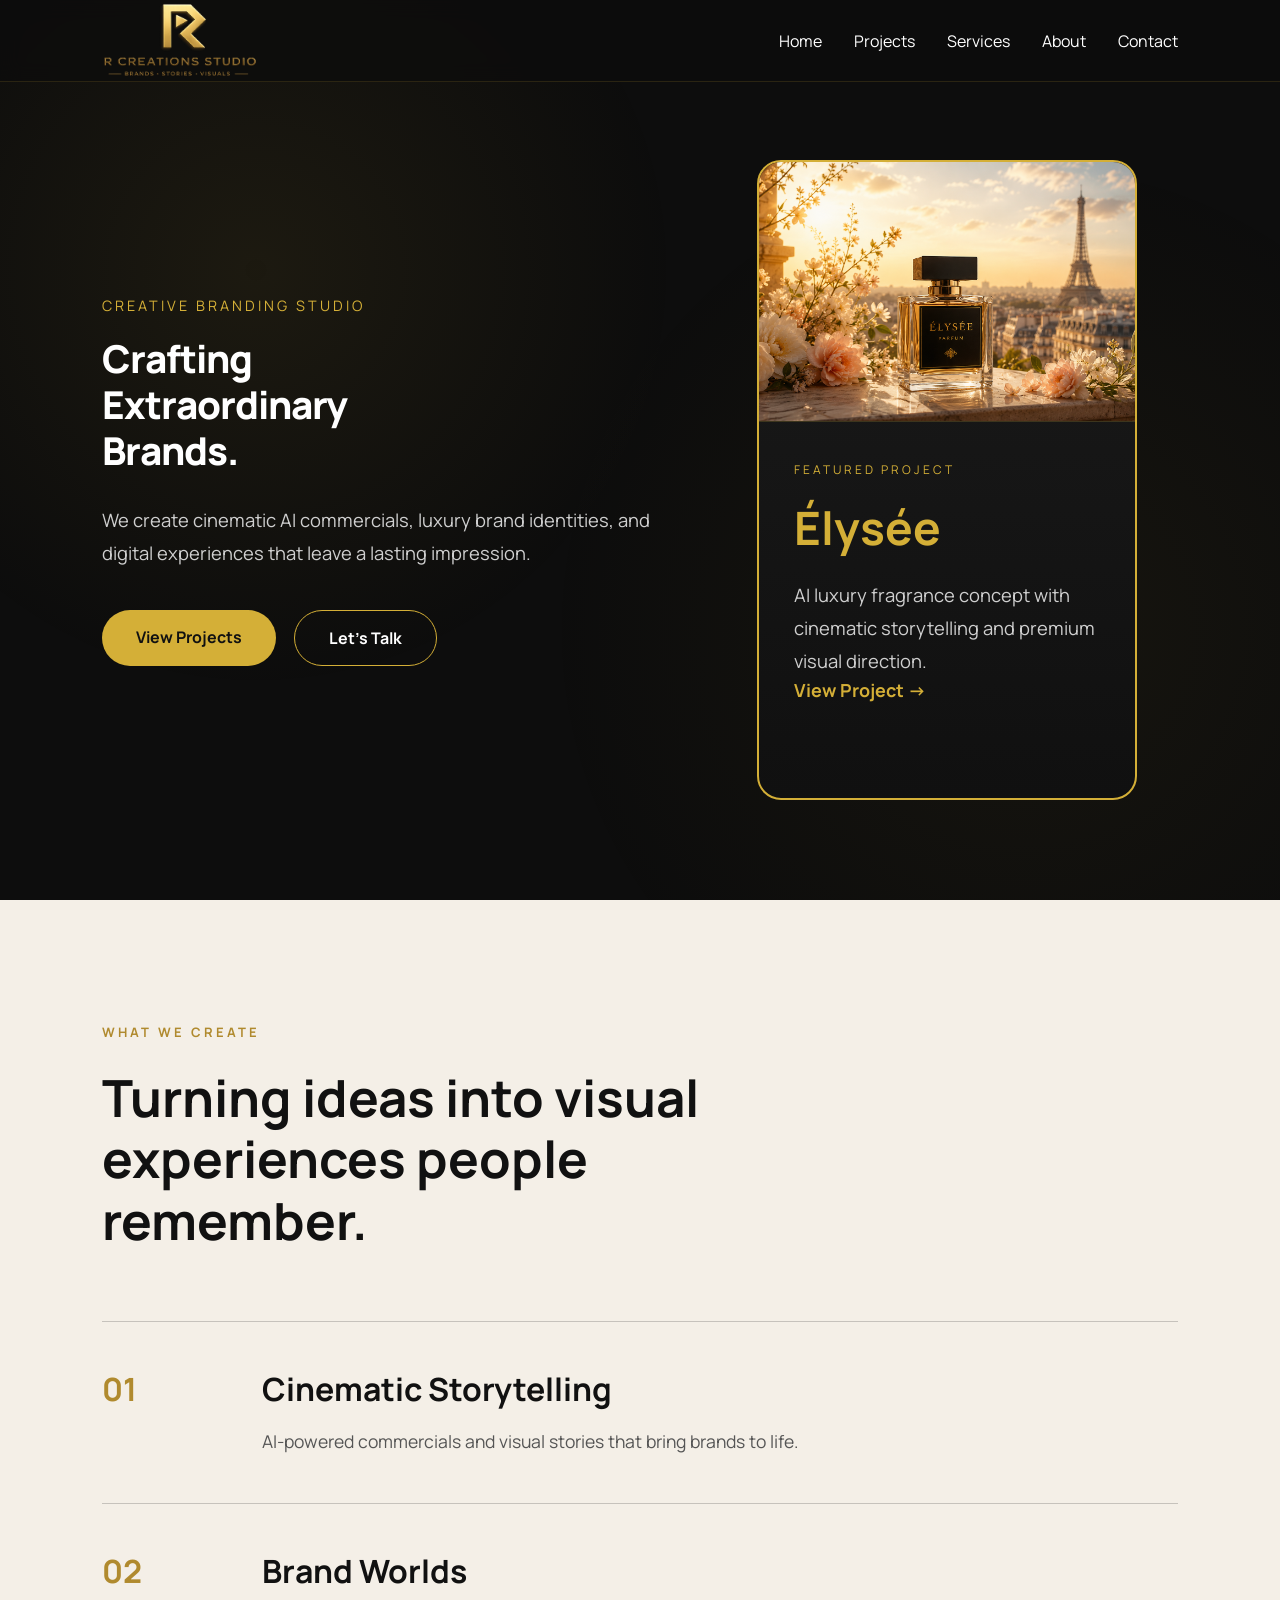
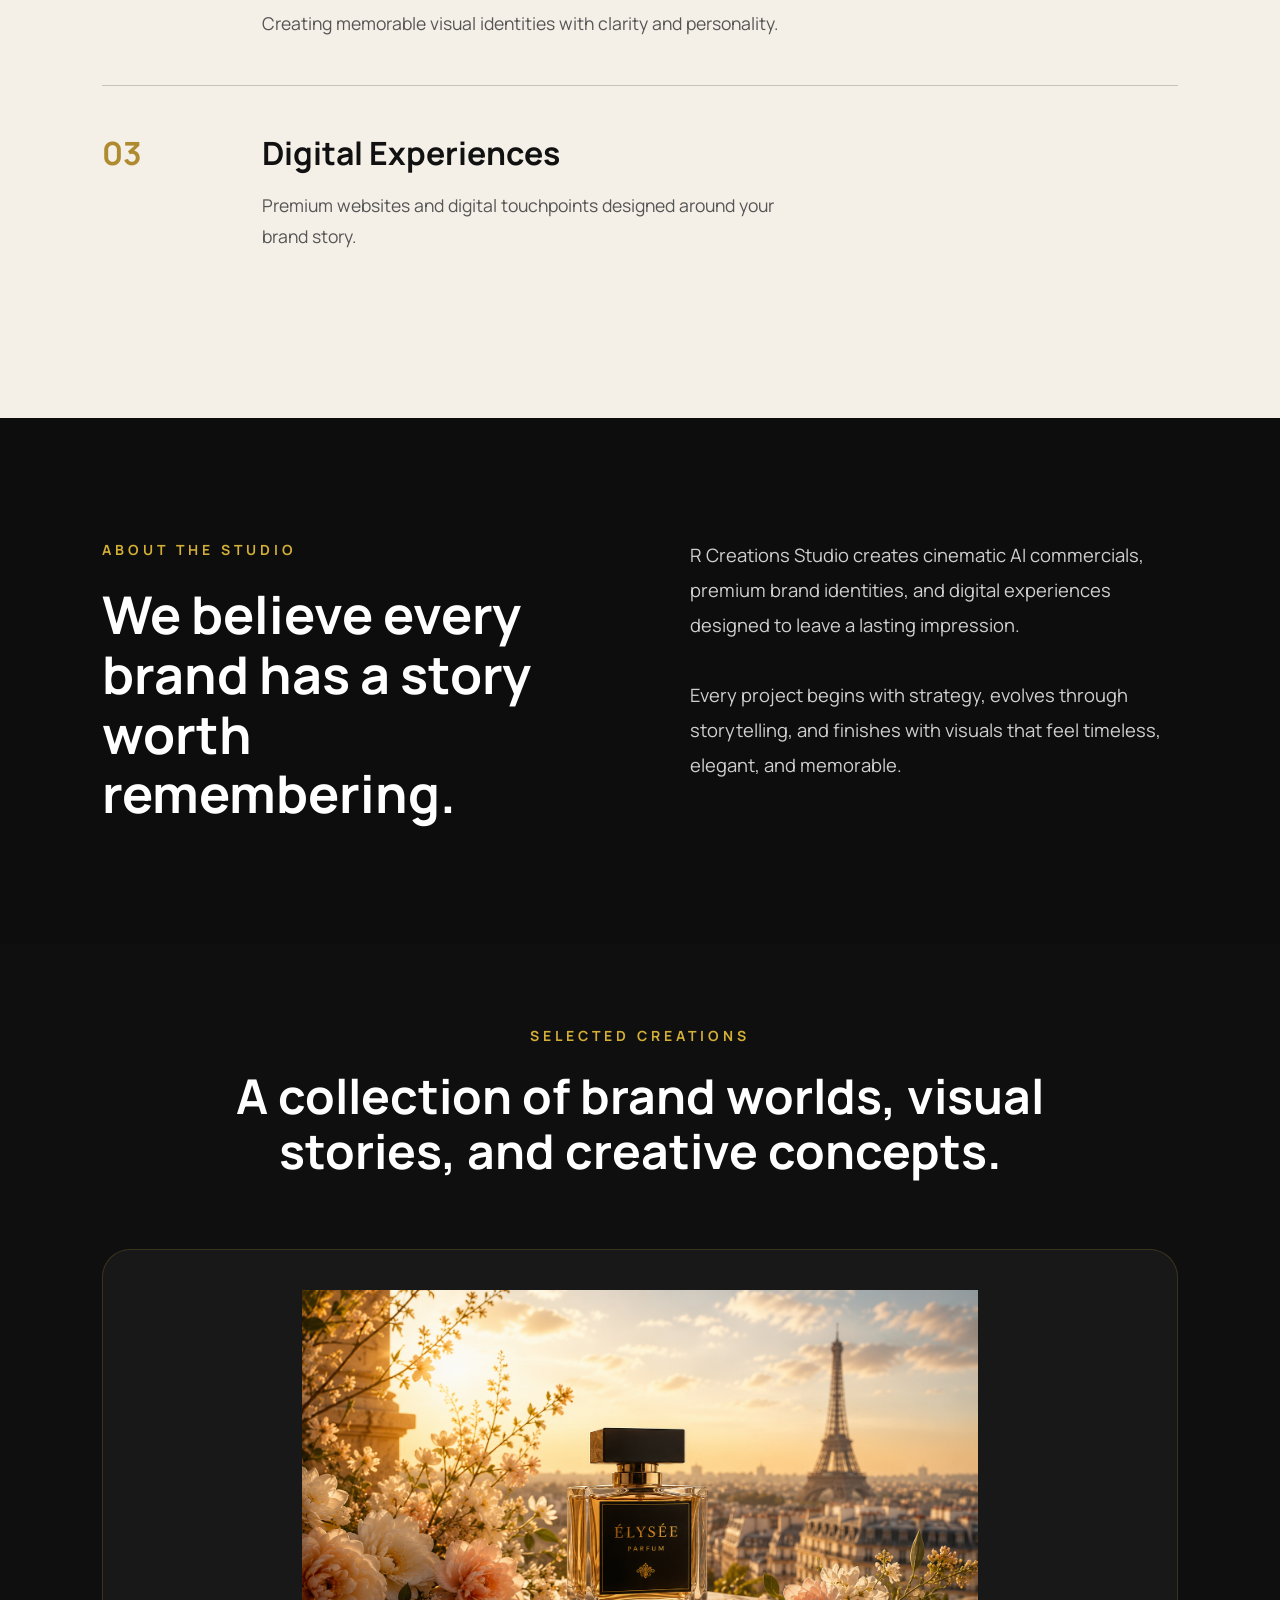
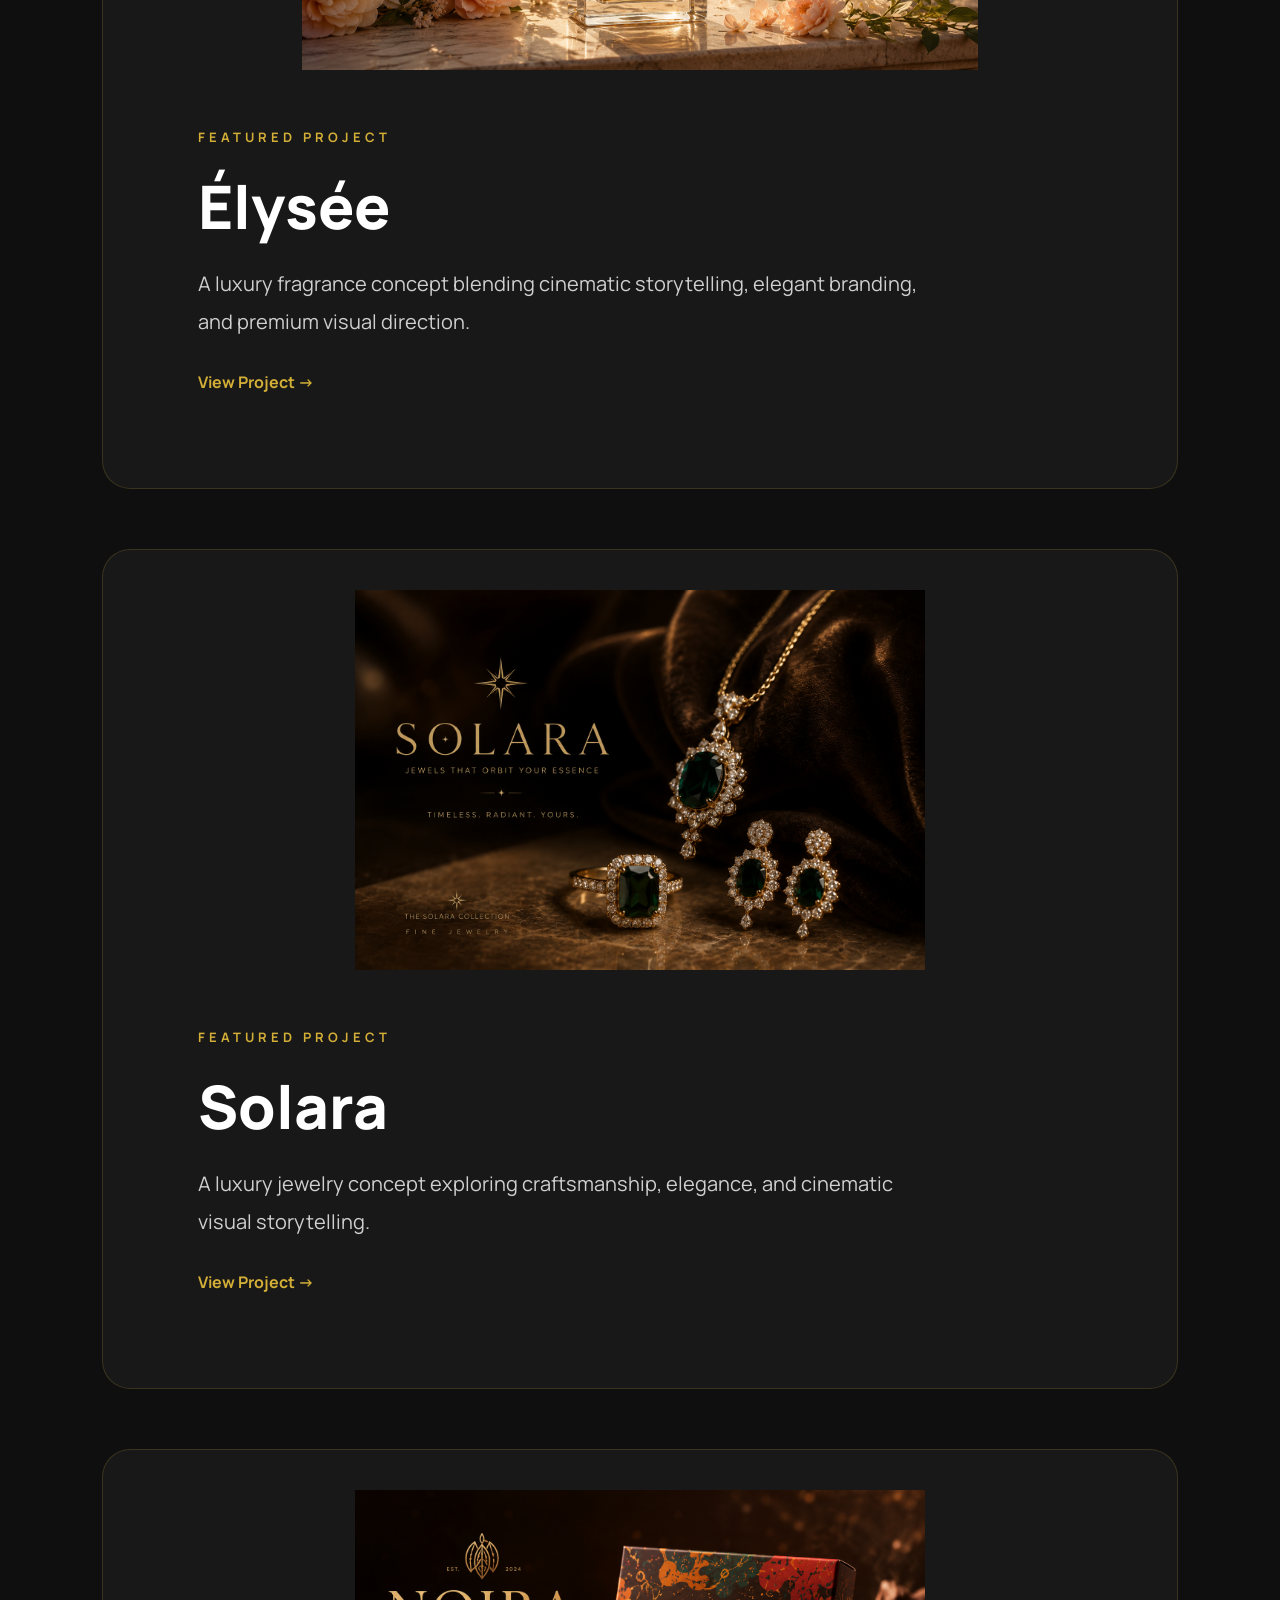
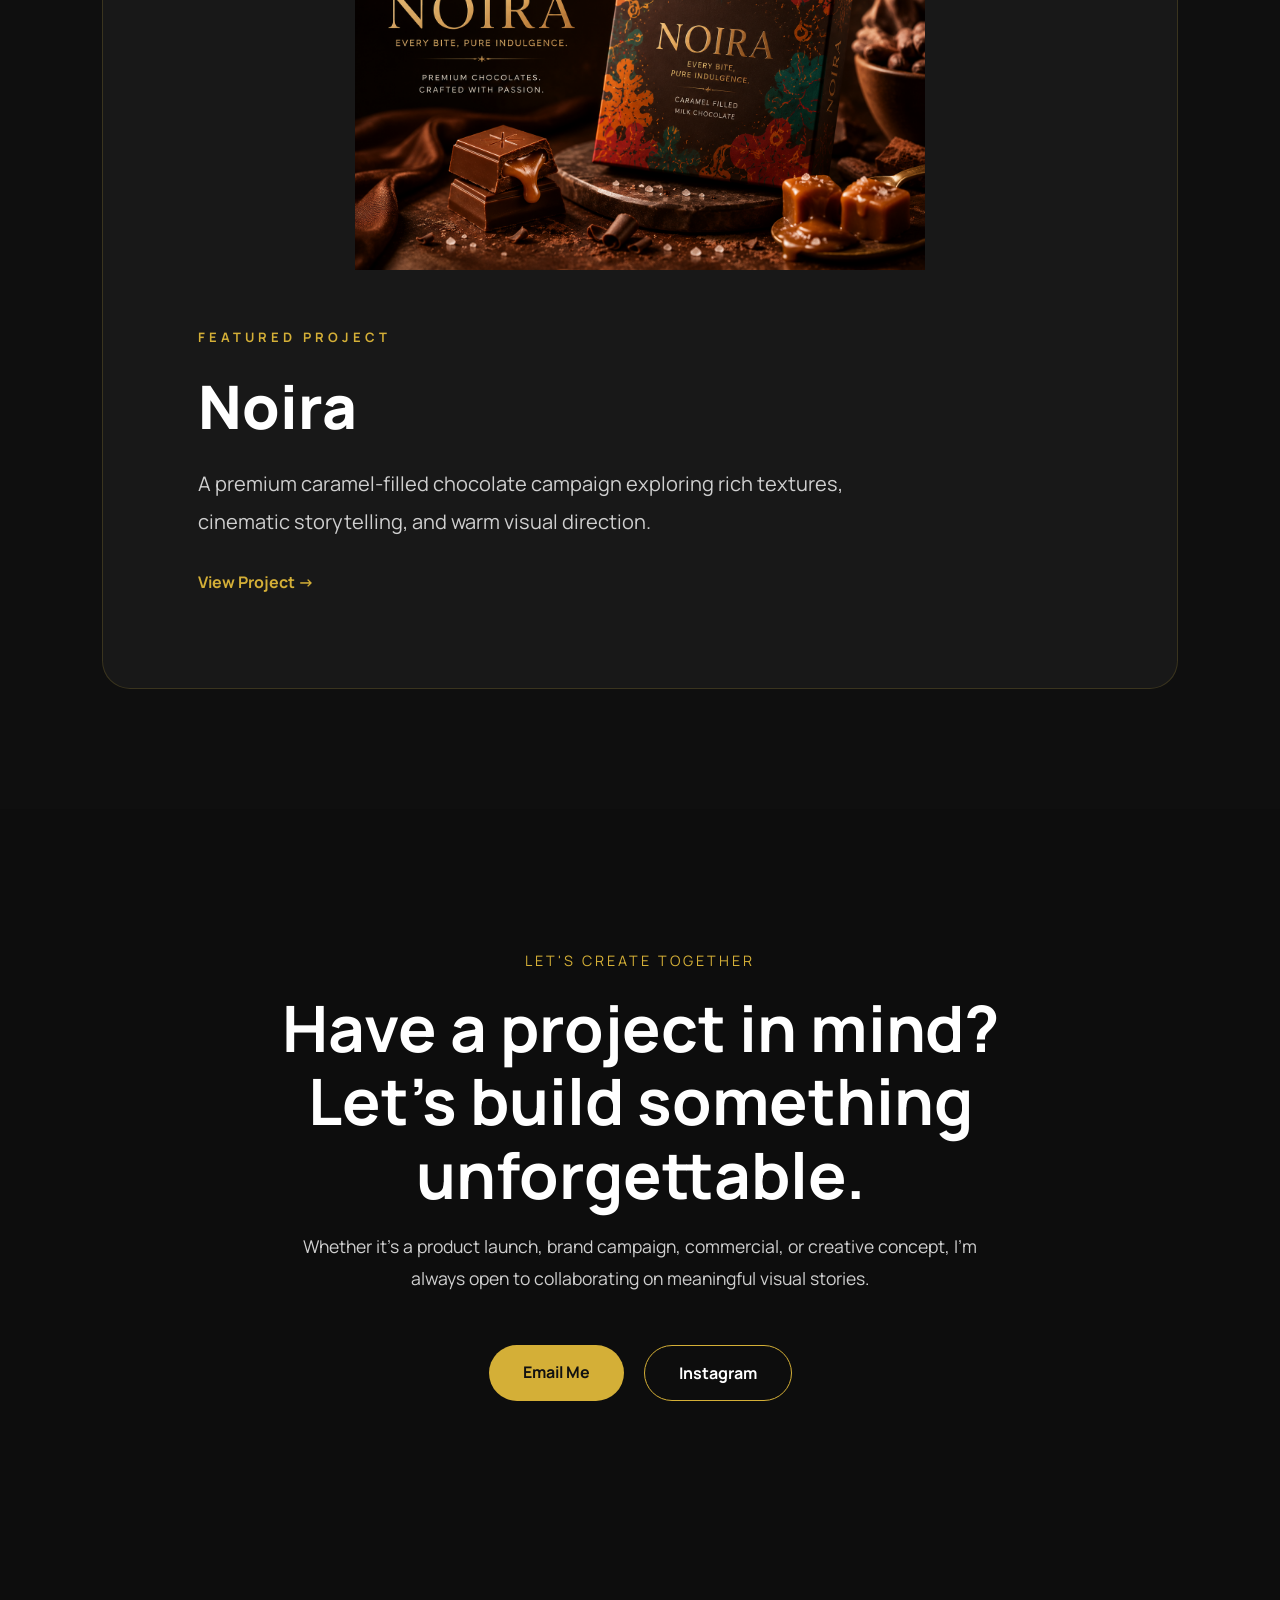
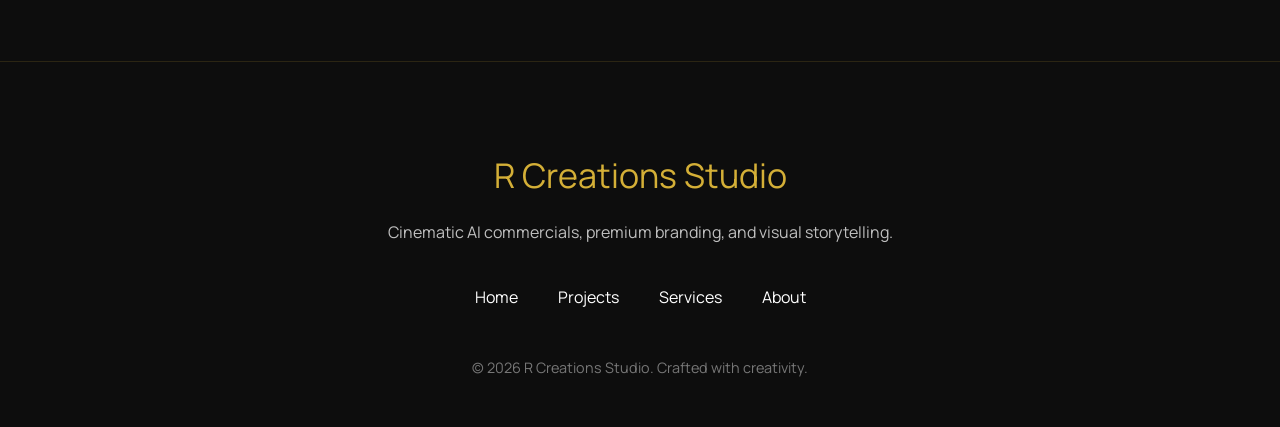
==== index.html @ d52baa9a "Initial website upload" ====
<!DOCTYPE html>
<html lang="en">

<head>
    <meta charset="UTF-8">
    <meta name="viewport" content="width=device-width, initial-scale=1.0">

    <title>R Creations Studio | Cinematic AI Commercials & Brand Experiences</title>
    <meta name="description" content="R Creations Studio creates cinematic AI commercials, memorable brand identities, and immersive digital experiences designed to leave a lasting impression.">

<meta name="author" content="R Creations Studio">

<meta name="robots" content="index, follow">

    <link rel="preconnect" href="https://fonts.googleapis.com">
    <link rel="preconnect" href="https://fonts.gstatic.com" crossorigin>

    <link href="https://fonts.googleapis.com/css2?family=Manrope:wght@300;400;500;600;700;800&display=swap" rel="stylesheet">

    <link rel="stylesheet" href="css/style.css">
</head>

<body>

    <!-- ========= NAVBAR ========= -->

    <header class="navbar">

        <div class="logo">
    <a href="index.html">
        <img src="images/logo/logo.png" alt="R Creations Studio">
    </a>
</div>
        <button class="menu-toggle" style="display: none;">
    ☰
</button>

        <nav>

            <ul class="nav-links">

                <li><a href="#home">Home</a></li>
<li><a href="#projects">Projects</a></li>
<li><a href="#services">Services</a></li>
<li><a href="#about">About</a></li>
<li><a href="#contact">Contact</a></li>

            </ul>

        </nav>

    </header>

    <!-- ========= HERO ========= -->

    <section id="home" class="hero">

        <div class="hero-text">

            <span class="small-title">
                Creative Branding Studio
            </span>

            <h1>
    Crafting<br>
    Extraordinary<br>
    Brands.
</h1>

            <p>

                We create cinematic AI commercials,
luxury brand identities, and digital
experiences that leave a lasting impression.

            </p>

            <div class="buttons">

                <a href="#projects" class="btn-primary">
                    View Projects
                </a>

                <a href="#contact" class="btn-secondary">
                    Let's Talk
                </a>

            </div>

        </div>

        <div class="hero-image">

    <div class="image-box">

    <div class="project-preview">

    <a id="featured-image-link" href="elysee.html">

        <img id="featured-image"
             src="images/elysee-paris.png"
             alt="Élysée">

    </a>

</div>

<div class="project-content">

    <span class="project-tag">
        Featured Project
    </span>

    <h2 id="featured-title">Élysée</h2>

    <p id="featured-description">
        AI luxury fragrance concept with cinematic storytelling and premium visual direction.
    </p>

    <a id="featured-link" class="project-link" href="elysee.html">
    View Project →
</a>
</div>

</div>

    </section>
<!-- ========= WHAT WE CREATE ========= -->

<section id="services" class="services">

    <div class="services-header">

        <span>
            What We Create
        </span>

        <h2>
            Turning ideas into
            visual experiences
            people remember.
        </h2>

    </div>


    <div class="services-list">


        <div class="service-item">

            <div class="service-number">
                01
            </div>

            <div>
                <h3>
                    Cinematic Storytelling
                </h3>

                <p>
                    AI-powered commercials and visual stories
                    that bring brands to life.
                </p>
            </div>

        </div>



        <div class="service-item">

            <div class="service-number">
                02
            </div>

            <div>
                <h3>
                    Brand Worlds
                </h3>

                <p>
                    Creating memorable visual identities
                    with clarity and personality.
                </p>
            </div>

        </div>



        <div class="service-item">

            <div class="service-number">
                03
            </div>

            <div>
                <h3>
                    Digital Experiences
                </h3>

                <p>
                    Premium websites and digital touchpoints
                    designed around your brand story.
                </p>
            </div>

        </div>


    </div>

</section>
<!-- ========= ABOUT STUDIO ========= -->

<section id="about" class="about">

    <div class="about-left">

        <span class="small-title">
            About The Studio
        </span>

        <h2>
            We believe every brand
            has a story worth remembering.
        </h2>

    </div>

    <div class="about-right">

        <p>
            R Creations Studio creates cinematic AI commercials,
            premium brand identities, and digital experiences
            designed to leave a lasting impression.
        </p>

        <p>
            Every project begins with strategy, evolves through
            storytelling, and finishes with visuals that feel
            timeless, elegant, and memorable.
        </p>

    </div>

</section>
<!-- ==========================================
     SELECTED CREATIONS
========================================== -->

<section id="projects" class="creations">
    <div class="creations-header">

        <span class="small-title">
            Selected Creations
        </span>

        <h2>
            A collection of brand worlds, visual stories, and creative concepts.
        </h2>

    </div>


    <div class="creation-showcase">


        <!-- ÉLYSÉE -->

        <a href="elysee.html" class="creation-card">

            <img
                src="images/elysee-paris.png"
                alt="Élysée"
            >

            <div class="creation-info">

                <span>Featured project</span>

                <h3>Élysée</h3>

                <p>
                    A luxury fragrance concept blending cinematic storytelling,
                    elegant branding, and premium visual direction.
                </p>

                <span class="creation-link">
                    View Project →
                </span>

            </div>

        </a>


        <!-- SOLARA -->

        <a href="solara.html" class="creation-card">

            <img
                src="images/solara/solara-aes.png"
                alt="Solara"
            >

            <div class="creation-info">

                <span>Featured project</span>

                <h3>Solara</h3>

                <p>
                    A luxury jewelry concept exploring craftsmanship,
                    elegance, and cinematic visual storytelling.
                </p>

                <span class="creation-link">
                    View Project →
                </span>

            </div>

        </a>


        <!-- NOIRA -->

        <a href="noira.html" class="creation-card">

            <img
                src="images/noira/noira-aes.png"
                alt="Noira"
            >

            <div class="creation-info">

                <span>Featured project</span>

                <h3>Noira</h3>

                <p>
                    A premium caramel-filled chocolate campaign exploring
                    rich textures, cinematic storytelling, and warm visual direction.
                </p>

                <span class="creation-link">
                    View Project →
                </span>

            </div>

        </a>


    </div>

</section>
<!-- ========= CONTACT ========= -->

<section id="contact" class="contact">

    <span class="small-title">
        Let's Create Together
    </span>

    <h2>
        Have a project in mind?
        Let's build something unforgettable.
    </h2>

    <p>
        Whether it's a product launch, brand campaign, commercial, or creative concept,
        I'm always open to collaborating on meaningful visual stories.
    </p>

    <div class="contact-buttons">

        <a href="https://mail.google.com/mail/?view=cm&fs=1&to=rimshaa.hussain@gmail.com"
   target="_blank"
   rel="noopener noreferrer"
   class="btn-primary">
    Email Me
</a>
        <a href="https://www.instagram.com/" target="_blank" class="btn-secondary">
            Instagram
        </a>

    </div>

</section>
<!-- ========= FOOTER ========= -->

<footer class="footer">

    <div class="footer-logo">
        R Creations Studio
    </div>

    <p>
        Cinematic AI commercials, premium branding, and visual storytelling.
    </p>

    <div class="footer-links">

        <a href="#home">Home</a>
        <a href="#projects">Projects</a>
        <a href="#services">Services</a>
        <a href="#about">About</a>

    </div>

    <div class="footer-bottom">

        © 2026 R Creations Studio.
        Crafted with creativity.

    </div>

</footer>

<!-- =========================================
     PAGE LOADER
========================================= -->

<div id="loader">

    <div class="loader-content">

    <img
        src="images/logo/logo.png"
        alt="R Creations Studio"
        class="loader-logo"
    >

    <p>Creating Timeless Experiences</p>

    <div class="loader-bar">
        <span></span>
    </div>

</div>


<script>

/* =========================================
   FEATURED PROJECT ROTATOR
========================================= */

const projects = [

{
title:"Élysée",
description:"AI luxury fragrance concept with cinematic storytelling and premium visual direction.",
image:"images/elysee-paris.png",
link:"elysee.html"
},

{
title:"Solara",
description:"Luxury jewelry concept crafted through cinematic storytelling and elegant visual direction.",
image:"images/solara/poster.png",
link:"solara.html"
},

{
title:"Noira",
description:"Premium caramel-filled chocolate campaign brought to life through cinematic storytelling and rich textures.",
image:"images/noira/poster.png",
link:"noira.html"
}

];

let current = 0;

const featuredImage = document.getElementById("featured-image");
const featuredImageLink = document.getElementById("featured-image-link");
const featuredTitle = document.getElementById("featured-title");
const featuredDescription = document.getElementById("featured-description");
const featuredLink = document.getElementById("featured-link");

function updateProject(){

    featuredImage.classList.add("fade-out");
    featuredTitle.classList.add("fade-out");
    featuredDescription.classList.add("fade-out");

    setTimeout(()=>{

        current = (current + 1) % projects.length;

        featuredImage.src = projects[current].image;
        featuredImage.alt = projects[current].title;

        featuredTitle.textContent = projects[current].title;
        featuredDescription.textContent = projects[current].description;
        featuredLink.href = projects[current].link;
        featuredImageLink.href = projects[current].link;

        featuredImage.classList.remove("fade-out");
        featuredTitle.classList.remove("fade-out");
        featuredDescription.classList.remove("fade-out");

    },600);

}

setInterval(updateProject,5000);


/* =========================================
   MOBILE NAVIGATION
========================================= */

const menuToggle = document.querySelector(".menu-toggle");
const navLinks = document.querySelector(".nav-links");

menuToggle.addEventListener("click", () => {
    navLinks.classList.toggle("active");
});

document.querySelectorAll(".nav-links a").forEach(link => {

    link.addEventListener("click", () => {

        navLinks.classList.remove("active");

    });

});


/* =========================================
   PAGE LOADER
========================================= */

window.addEventListener("load", () => {

    const loader = document.getElementById("loader");

    setTimeout(() => {

        loader.classList.add("hide");

    },1200);

});


/* =========================================
   SCROLL REVEAL ANIMATION
========================================= */

const reveals = document.querySelectorAll(".reveal");

function revealOnScroll(){

    reveals.forEach(section=>{

        const windowHeight = window.innerHeight;

        const sectionTop = section.getBoundingClientRect().top;

        if(sectionTop < windowHeight - 100){

            section.classList.add("active");

        }

    });

}

window.addEventListener("scroll", revealOnScroll);

revealOnScroll();


</script>

</body>

</html>
---- css/style.css ----
/* R Creations Studio - Version 1 */
html{
    scroll-behavior:smooth;
}
*{
  margin:0;
  padding:0;
  box-sizing:border-box;
}

html{scroll-behavior:smooth;}

body{
  font-family:'Manrope',sans-serif;
  background:#0d0d0d;
  color:#fff;
}

.navbar{
  position:fixed;
  top:0;
  left:0;
  width:100%;
  height:82px;

  display:flex;
  justify-content:space-between;
  align-items:center;

  padding:10px 8%;
  box-sizing:border-box;

  background:rgba(13,13,13,.88);
  backdrop-filter:blur(10px);
  border-bottom:1px solid rgba(212,175,55,.15);

  z-index:1000;
  overflow:visible;
}

.nav-links a{

    position:relative;
    transition:.3s;

}

.nav-links a::after{

    content:"";
    position:absolute;
    left:0;
    bottom:-6px;

    width:0;
    height:2px;

    background:#D4AF37;

    transition:.3s;

}

.nav-links a:hover{

    color:#D4AF37;

}

.nav-links a:hover::after{

    width:100%;

}

.logo{
  color:#D4AF37;
  font-size:2rem;
  font-weight:800;
}

.logo a{
  display:flex;
  align-items:center;
}

.logo img {
    height: 78px;
    width: auto;
    display: block;
}

.nav-links{
  list-style:none;
  display:flex;
  gap:2rem;
}

.nav-links a{
  color:#fff;
  text-decoration:none;
  transition:.3s;
}

.nav-links a:hover{color:#D4AF37;}

.hero{
  min-height:100vh;
  padding:120px 8% 60px;
  display:grid;
  grid-template-columns:1.2fr 1fr;
  align-items:center;
  gap:60px;
}

.small-title{
  color:#D4AF37;
  text-transform:uppercase;
  letter-spacing:3px;
  font-size:.9rem;
}

.hero h1{
    font-size:3.9rem;
    font-weight:800;
    line-height:1.15;
    margin:20px 0 30px;
    max-width:620px;
    letter-spacing:-1px;
}

.hero p{
  color:#cfcfcf;
  font-size:1.15rem;
  line-height:1.8;
  max-width:650px;
}

.buttons{
  display:flex;
  gap:18px;
  margin-top:40px;
}

.btn-primary,.btn-secondary{
  text-decoration:none;
  padding:16px 34px;
  border-radius:999px;
  font-weight:700;
  transition:.3s;
}

.btn-primary{
  background:#D4AF37;
  color:#111;
}

.btn-primary:hover{
  transform:translateY(-3px);
}

.btn-secondary{
  color:#fff;
  border:1px solid #D4AF37;
}

.btn-secondary:hover{
  background:#D4AF37;
  color:#111;
}

.hero-image{
  display:flex;
  justify-content:center;
}

.image-box{
    width:420px;
    background:linear-gradient(180deg,#1b1b1b,#101010);
    border:2px solid #D4AF37;
    border-radius:24px;
    overflow:hidden;
    display:flex;
    flex-direction:column;
}


@media(max-width:900px){

  .hero{
    grid-template-columns:1fr;
    text-align:center;
    padding-top:140px;
    padding-left:20px;
    padding-right:20px;
  }

  .hero p{
    margin:auto;
  }

  .buttons{
    justify-content:center;
    flex-wrap:wrap;
  }

  .nav-links{
    display:none;
  }

 /* DESKTOP: hide hamburger */
.menu-toggle {
    display: none !important;
    background: none;
    border: none;
    color: #D4AF37;
    font-size: 28px;
    cursor: pointer;
}

/* MOBILE: show hamburger */
@media (max-width: 768px) {
    .menu-toggle {
        display: block !important;
    }
}
.nav-links{

    display:none;

    flex-direction:column;

    position:absolute;

    top:80px;

    right:20px;

    background:#101010;

    border:1px solid rgba(212,175,55,.2);

    border-radius:16px;

    padding:20px;

    width:220px;

}

.nav-links.active{

    display:flex;

}
}

  .hero h1{
    font-size:2.4rem;
    line-height:1.2;
  }

  .image-box{
    width:100%;
    max-width:380px;
    height:420px;
  }

  .project-content{
    padding:25px;
  }

  .contact{
    padding:90px 20px;
  }

  .footer{
    padding:70px 20px 40px;
  }

  .footer-links{
    gap:20px;
  }


/* ===========================
   FEATURED PROJECT CARD
=========================== */

.project-tag{
    display:inline-block;
    color:#D4AF37;
    font-size:12px;
    letter-spacing:3px;
    text-transform:uppercase;
    margin-bottom:18px;
}

.image-box h2{
    font-size:46px;
    color:#D4AF37;
    margin-bottom:20px;
}

.image-box{
    width:420px;
    height:640px;

    background:linear-gradient(180deg,#1b1b1b,#101010);

    border:2px solid #D4AF37;
    border-radius:24px;

    overflow:hidden;

    display:flex;
    flex-direction:column;
}
/* ===========================
   PROJECT PREVIEW
=========================== */


.project-link{
    color:#D4AF37;
    text-decoration:none;
    font-weight:700;
    font-size:18px;
    transition:.3s;
}

.project-link:hover{
    letter-spacing:1px;
}
.project-preview{
    height:300px;
}

.project-preview span{
    color:#D4AF37;
    font-size:22px;
    font-weight:700;
    letter-spacing:1px;
}

.project-content{
    padding:35px;
}
.project-preview{
    height:260px;
    overflow:hidden;
    border-bottom:1px solid rgba(212,175,55,.2);
}

.project-preview img{
    width:100%;
    height:100%;
    object-fit:cover;
    display:block;
}
/* ===========================
   HERO CARD HOVER
=========================== */

.image-box{
    transition:all .45s ease;
}

.image-box:hover{
    transform:translateY(-8px);
    box-shadow:0 30px 70px rgba(0,0,0,.45);
    border-color:#e2bf52;
}

.project-preview{
    overflow:hidden;
}

.project-preview img{
    transition:transform .6s ease;
}

.image-box:hover .project-preview img{
    transform:scale(1.03);
}
/* ===========================
   WHAT WE CREATE SECTION
=========================== */

.services{
    background:#f4efe7;
    color:#111;
    padding:120px 8%;
}


.services-header{
    max-width:650px;
    margin-bottom:70px;
}


.services-header span{
    color:#b08a2e;
    text-transform:uppercase;
    letter-spacing:3px;
    font-size:13px;
    font-weight:700;
}


.services-header h2{
    font-size:3.2rem;
    line-height:1.2;
    margin-top:25px;
    font-weight:700;
}


.services-list{
    display:flex;
    flex-direction:column;
}


.service-item{
    display:grid;
    grid-template-columns:120px 1fr;
    gap:40px;

    padding:45px 0;

    border-top:1px solid rgba(17,17,17,.2);
}


.service-number{
    font-size:2rem;
    color:#b08a2e;
    font-weight:700;
}


.service-item h3{
    font-size:2rem;
    margin-bottom:15px;
}


.service-item p{
    color:#555;
    font-size:1.1rem;
    line-height:1.8;
    max-width:550px;
}


@media(max-width:900px){

    .services-header h2{
        font-size:3.2rem;
    }

    .service-item{
        grid-template-columns:1fr;
        gap:15px;
    }

}
/* ==========================================
   ABOUT STUDIO
========================================== */

.about{
    background:#0d0d0d;
    color:#fff;
    padding:120px 8%;
    display:grid;
    grid-template-columns:1fr 1fr;
    gap:100px;
    align-items:start;
}

.about-left .small-title{
    color:#D4AF37;
    text-transform:uppercase;
    letter-spacing:4px;
    font-size:14px;
    font-weight:700;
}

.about-left h2{
    font-size:52px;
    line-height:1.15;
    margin-top:25px;
    max-width:520px;
}

.about-right p{
    color:#cfcfcf;
    font-size:1.15rem;
    line-height:1.9;
    margin-bottom:35px;
    max-width:620px;
}

@media(max-width:900px){

    .about{
        grid-template-columns:1fr;
        gap:50px;
    }

    .about-left h2{
        font-size:38px;
    }

}


/* ==========================================
   SELECTED CREATIONS
========================================== */

.creations{

    background:#0f0f0f;

    color:#fff;

    padding:80px 8% 120px;

}


.creations-header{

    text-align:center;

    max-width:900px;

    margin:0 auto 70px;

}


.creations-header .small-title{

    color:#D4AF37;

    text-transform:uppercase;

    letter-spacing:4px;

    font-size:14px;

    font-weight:700;

}


.creations-header h2{

    font-size:48px;

    line-height:1.15;

    max-width:850px;

    margin:22px auto 0;

}


.creation-showcase{

    margin-top:70px;

    background:transparent;

    border:none;

    border-radius:0;

    overflow:visible;

    transition:none;

    padding:0;
}


/* ==========================================
   CLICKABLE PROJECT CARDS
========================================== */

.creation-card{

    position:relative;

    display:block;

    width:100%;

    background:#181818;

    border:1px solid rgba(212,175,55,.18);

    border-radius:28px;

    overflow:hidden;

    padding:40px;

    color:inherit;

    text-decoration:none;

    cursor:pointer;
}


.creation-card:hover{

    color:inherit;

    text-decoration:none;

}


.creation-card + .creation-card{

    margin-top:60px;

}


.creation-card:hover .creation-info h3{

    color:#D4AF37;

}


/* ==========================================
   PROJECT IMAGE
========================================== */

.creation-showcase img{

    width:100%;

    height:380px;

    object-fit:contain;

    display:block;

    transition:transform .6s ease;

}

.creation-image-link{

    display:block;

    width:100%;

    cursor:pointer;

}

.creation-image-link img{

    cursor:pointer;

}


.creation-card:hover img{

    transform:scale(1.03);

}


/* ==========================================
   PROJECT INFORMATION
========================================== */

.creation-info{

    padding:55px;

}


.creation-info > span:first-child{

    color:#D4AF37;

    text-transform:uppercase;

    letter-spacing:4px;

    font-size:13px;

    font-weight:700;

}


.creation-info h3{

    font-size:60px;

    margin:18px 0;

    font-weight:800;

    transition:color .3s ease;

}


.creation-info p{

    color:#cfcfcf;

    font-size:20px;

    line-height:1.9;

    max-width:720px;

}


/* ==========================================
   VIEW PROJECT
========================================== */

.creation-link{

    display:inline-block;

    margin-top:30px;

    color:#D4AF37;

    font-weight:700;

    transition:
        letter-spacing .3s ease,
        color .3s ease;

}


.creation-card:hover .creation-link{

    letter-spacing:1px;

}


/* ==========================================
   MOBILE
========================================== */

@media(max-width:768px){

    .creations{

        padding:70px 6% 90px;

    }


    .creations-header h2{

        font-size:34px;

    }


    .creation-showcase{

        padding:20px;

        border-radius:22px;

    }


    .creation-showcase img{

        height:240px;

    }


    .creation-info{

        padding:35px 20px;

    }


    .creation-info h3{

        font-size:42px;

    }


    .creation-info p{

        font-size:17px;

        line-height:1.7;

    }


    .creation-card + .creation-card{

        margin-top:40px;

    }

}

/* ==========================================
   Luxury Glow
========================================== */

.creation-card::before{

content:"";

position:absolute;

top:0;
left:-120%;

width:60%;
height:100%;

background:linear-gradient(
90deg,
transparent,
rgba(255,255,255,.06),
transparent
);

transition:1s;

pointer-events:none;

}

.creation-card:hover::before{

left:160%;

}

@media(max-width:900px){

    .creations{
        padding:70px 6% 90px;
    }

    .creations-header h2{
        font-size:38px;
    }

    .creation-info{
        padding:35px;
    }

    .creation-info h3{
        font-size:38px;
    }

}
/* ==========================================
   PROJECT HERO
========================================== */

.project-hero{

    position:relative;

    min-height:100vh;

    display:flex;
    justify-content:center;
    align-items:center;

    text-align:center;

    padding:120px 8%;

    background:center center/cover no-repeat;

    overflow:hidden;
}

.project-overlay{

    position:absolute;

    inset:0;

    background:
    linear-gradient(
        180deg,
        rgba(0,0,0,.35),
        rgba(0,0,0,.65)
    );

}

.project-hero-content{

    position:relative;

    z-index:2;

    max-width:820px;

}

.project-hero .small-title{

    color:#D4AF37;

    text-transform:uppercase;

    letter-spacing:4px;

    font-size:14px;

    font-weight:700;

}

.project-hero h1{


    font-size:90px;

    line-height:1;

    margin:28px 0;

    font-weight:800;

    letter-spacing:-3px;

    text-shadow: 0 8px 30px rgba(0,0,0,0.45);

}

.project-hero p{

    color:#ececec;

    font-size:22px;

    line-height:1.9;

    max-width:680px;

    margin:auto;

    text-shadow:0 6px 20px rgba(0,0,0,0.6);

}

.scroll-indicator{

    margin-top:70px;

    color:#D4AF37;

    letter-spacing:2px;

    font-size:15px;

    animation:float 2s ease-in-out infinite;

}

@keyframes float{

    0%{
        transform:translateY(0);
    }

    50%{
        transform:translateY(8px);
    }

    100%{
        transform:translateY(0);
    }

}

@media(max-width:900px){

    .project-hero h1{

        font-size:64px;

    }

    .project-hero p{

        font-size:18px;

    }

}
/* ==========================================
   PROJECT HERO IMAGE MOTION
========================================== */

.project-hero::before{

    content:"";

    position:absolute;

    inset:0;

    background:inherit;

    animation:heroZoom 18s ease infinite alternate;

    z-index:0;

}


.project-hero{
    isolation:isolate;
}


@keyframes heroZoom{

    from{
        transform:scale(1);
    }

    to{
        transform:scale(1.08);
    }

}
/* ==========================================
   PROJECT STORY
========================================== */

.project-story{

    background:#0d0d0d;

    padding:140px 8%;

    color:#fff;

}


.story-inner{

    max-width:900px;

    margin:auto;

}


.story-inner .small-title{

    color:#D4AF37;

}


.story-inner h2{

    font-size:64px;

    line-height:1.15;

    margin:30px 0;

    font-weight:800;

    letter-spacing:-2px;

}


.story-inner p{

    color:#cfcfcf;

    font-size:22px;

    line-height:1.9;

    max-width:620px;

}


@media(max-width:900px){

    .story-inner h2{

        font-size:40px;

    }


    .story-inner p{

        font-size:18px;

    }

}
/* ==========================================
   PROJECT FILM
========================================== */

.project-film{

    background:#0d0d0d;
    padding:140px 8%;
    color:#fff;

}


.film-header{

    text-align:center;
    max-width:900px;
    margin:0 auto 70px;

}


.film-header h2{

    font-size:64px;
    line-height:1.15;
    margin-top:25px;

}


.film-wrapper video{

    width:100%;
    display:block;
    border-radius:28px;

}
/* ==========================================
   PROJECT FILM SECTION
========================================== */

.project-film{

    background:#0d0d0d;

    padding:140px 8%;

    color:#fff;

}


.film-header{

    max-width:900px;

    margin:0 auto 70px;

    text-align:center;

}


.film-header .small-title{

    color:#D4AF37;

    text-transform:uppercase;

    letter-spacing:4px;

    font-size:14px;

    font-weight:700;

}


.film-header h2{

    font-size:64px;

    line-height:1.15;

    margin-top:25px;

    font-weight:800;

    letter-spacing:-2px;

}


.film-wrapper{

    max-width:1200px;

    margin:auto;

    overflow:hidden;

    border-radius:30px;

    border:1px solid rgba(212,175,55,.25);

    box-shadow:0 30px 80px rgba(0,0,0,.45);

}


.film-wrapper video{

    width:100%;

    display:block;

}


@media(max-width:900px){

    .project-film{

        padding:90px 6%;

    }


    .film-header h2{

        font-size:40px;

    }

}
/* ==========================================
   CREATIVE DIRECTION
========================================== */


.creative-direction{

    background:#111;

    color:#fff;

    padding:140px 8%;

}



.creative-header{

    max-width:900px;

    margin:0 auto 80px;

    text-align:center;

}



.creative-header .small-title{

    color:#D4AF37;

    text-transform:uppercase;

    letter-spacing:4px;

    font-size:14px;

    font-weight:700;

}



.creative-header h2{

    font-size:64px;

    line-height:1.15;

    margin-top:25px;

    font-weight:800;

    letter-spacing:-2px;

}



.creative-grid{

    max-width:1200px;

    margin:auto;

    display:grid;

    grid-template-columns:repeat(3,1fr);

    gap:40px;

}



.creative-item{

    padding:40px;

    background:#181818;

    border:1px solid rgba(212,175,55,.15);

    border-radius:24px;

}



.creative-item h3{

    color:#D4AF37;

    font-size:28px;

    margin-bottom:20px;

}



.creative-item p{

    color:#cfcfcf;

    font-size:17px;

    line-height:1.8;

}



@media(max-width:900px){


    .creative-header h2{

        font-size:40px;

    }


    .creative-grid{

        grid-template-columns:1fr;

    }


    .creative-item{

        padding:30px;

    }

}
/* ==========================================
   VISUAL COLLECTION CAROUSEL
========================================== */

.visual-gallery{

    padding:110px 8%;
    background:#0f0f0f;

}


.gallery-header{

    text-align:center;
    margin-bottom:60px;

}


.gallery-header span{

    color:#fff;
    font-size:38px;
    font-weight:700;
    letter-spacing:2px;

}


.gallery-track{

    display:flex;
    gap:28px;

    overflow-x:auto;
    overflow-y:hidden;

    scroll-snap-type:x mandatory;

    padding:10px 5px 35px;

    scrollbar-width:none;

    scroll-behavior:smooth;

    align-items:center;

}


.gallery-track::-webkit-scrollbar{

    display:none;

}


.gallery-card{

    flex:0 0 300px;

    height:190px;

    border-radius:20px;

    overflow:hidden;

    scroll-snap-align:center;

    transform:scale(.90);

    opacity:.70;

    transition:
        transform .45s ease,
        opacity .45s ease,
        box-shadow .45s ease,
        border-color .45s ease;

    border:1px solid rgba(212,175,55,.18);

    cursor:pointer;

    position:relative;

}


.gallery-card.active{

    transform:scale(1.05);

    opacity:1;

    border-color:#D4AF37;

    box-shadow:0 20px 40px rgba(0,0,0,.45);

    z-index:2;

}


.gallery-card img{

    width:100%;

    height:100%;

    object-fit:cover;

    display:block;

    transition:transform .5s ease;

}


.gallery-card:hover img{

    transform:scale(1.06);

}


/* ==========================================
   VISUAL COLLECTION LIGHTBOX
========================================== */

.image-lightbox{

    position:fixed;

    inset:0;

    width:100%;
    height:100%;

    background:rgba(0,0,0,.92);

    display:flex;

    align-items:center;
    justify-content:center;

    padding:40px;

    box-sizing:border-box;

    opacity:0;

    visibility:hidden;

    pointer-events:none;

    transition:
        opacity .35s ease,
        visibility .35s ease;

    z-index:99999;

}


.image-lightbox.open{

    opacity:1;

    visibility:visible;

    pointer-events:auto;

}


.image-lightbox img{

    max-width:90vw;

    max-height:88vh;

    width:auto;

    height:auto;

    object-fit:contain;

    border-radius:10px;

    box-shadow:
        0 30px 80px rgba(0,0,0,.65);

}


.lightbox-close{

    position:absolute;

    top:25px;

    right:35px;

    background:none;

    border:none;

    color:#fff;

    font-size:42px;

    line-height:1;

    cursor:pointer;

    z-index:2;

    transition:
        color .25s ease,
        transform .25s ease;

}


.lightbox-close:hover{

    color:#D4AF37;

    transform:scale(1.1);

}


/* ==========================================
   MOBILE
========================================== */

@media(max-width:768px){

    .gallery-card{

        flex:0 0 240px;

        height:160px;

    }


    .gallery-header span{

        font-size:30px;

    }


    .image-lightbox{

        padding:20px;

    }


    .image-lightbox img{

        max-width:94vw;

        max-height:82vh;

    }


    .lightbox-close{

        top:15px;

        right:20px;

        font-size:36px;

    }

}
/* ==========================================
   FINAL CTA
========================================== */

.project-cta{

    background:#111;

    color:#fff;

    padding:140px 8%;

    text-align:center;

}

.cta-content{

    max-width:800px;

    margin:auto;

}

.cta-content h2{

    font-size:60px;

    line-height:1.15;

    margin:25px 0;

    font-weight:800;

    letter-spacing:-2px;

}

.cta-content p{

    color:#cfcfcf;

    font-size:20px;

    line-height:1.8;

    max-width:650px;

    margin:0 auto 45px;

}

@media(max-width:900px){

    .project-cta{

        padding:90px 6%;

    }

    .cta-content h2{

        font-size:40px;

    }

    .cta-content p{

        font-size:18px;

    }

}
.noira-film .film-wrapper{

    max-width:420px;

    margin:0 auto;

}

.noira-film video{

    width:100%;

    display:block;

    border-radius:16px;

}
/* ===========================
   FEATURED PROJECT FADE
=========================== */

.project-preview img{

    transition:opacity .6s ease;

}

.project-content h2,
.project-content p{

    transition:opacity .6s ease;

}

.fade-out{

    opacity:0;

}
/* ===========================
   CONTACT
=========================== */

.contact{

    padding:140px 10%;
    text-align:center;

}

.contact h2{

    max-width:800px;
    margin:20px auto;
    font-size:clamp(2.5rem,5vw,4rem);
    line-height:1.15;

}

.contact p{

    max-width:700px;
    margin:0 auto 50px;
    color:#cfcfcf;
    font-size:1.1rem;
    line-height:1.8;

}

.contact-buttons{

    display:flex;
    justify-content:center;
    gap:20px;
    flex-wrap:wrap;

}
/* ===========================
   FOOTER
=========================== */

.footer{

    padding:90px 10% 50px;

    text-align:center;

    border-top:1px solid rgba(212,175,55,.15);

    margin-top:120px;

}

.footer-logo{

    font-size:34px;

    color:#D4AF37;

    margin-bottom:20px;

}

.footer p{

    color:#bfbfbf;

    max-width:600px;

    margin:0 auto 40px;

    line-height:1.8;

}

.footer-links{

    display:flex;

    justify-content:center;

    gap:40px;

    flex-wrap:wrap;

    margin-bottom:50px;

}

.footer-links a{

    color:#fff;

    text-decoration:none;

    transition:.3s;

}

.footer-links a:hover{

    color:#D4AF37;

}

.footer-bottom{

    color:#777;

    font-size:.9rem;

}
/* ===========================
   CINEMATIC BACKGROUND
=========================== */

body{

    position:relative;
    overflow-x:hidden;

}

body::before{

    content:"";

    position:fixed;

    inset:0;

    pointer-events:none;

    background:
    radial-gradient(circle at 20% 30%, rgba(212,175,55,.08), transparent 35%),
    radial-gradient(circle at 80% 70%, rgba(212,175,55,.05), transparent 40%);

    animation:ambientGlow 18s ease-in-out infinite alternate;

    z-index:-1;

}

@keyframes ambientGlow{

    0%{

        transform:translate(-2%, -2%) scale(1);

    }

    100%{

        transform:translate(2%,2%) scale(1.08);

    }

}

@media (max-width:900px){

    .creation-showcase{
        padding:20px;
    }

    .creation-showcase img{
        height:250px;
    }

}

/* ==========================================================
                    MOBILE RESPONSIVE
========================================================== */

@media (max-width:900px){

    /* ========= PROJECT SHOWCASE ========= */

    .creation-showcase{
        padding:20px;
    }

    .creation-showcase img{
        height:250px;
    }

}

/* ============================= */
/* HERO ENTRANCE ANIMATIONS */
/* ============================= */

@keyframes fadeUp{
    from{
        opacity:0;
        transform:translateY(30px);
    }

    to{
        opacity:1;
        transform:translateY(0);
    }
}

.hero .small-title{
    opacity:0;
    animation:fadeUp .8s ease forwards;
}

.hero h1{
    opacity:0;
    animation:fadeUp .8s ease forwards;
    animation-delay:.15s;
}

.hero p{
    opacity:0;
    animation:fadeUp .8s ease forwards;
    animation-delay:.3s;
}

.hero-buttons{
    opacity:0;
    animation:fadeUp .8s ease forwards;
    animation-delay:.45s;
}

/* =========================================
   PAGE LOADER
========================================= */

#loader{

    position:fixed;

    inset:0;

    background:#0B0B0B;

    display:flex;

    justify-content:center;

    align-items:center;

    z-index:99999;

    transition:
        opacity .8s ease,
        visibility .8s ease;

}


.loader-content{

    text-align:center;

}


.loader-content img{

    width:220px;

    max-width:75vw;

    height:auto;

    display:block;

    margin:0 auto 28px;

}


.loader-content p{

    color:#CFCFCF;

    font-size:14px;

    letter-spacing:4px;

    text-transform:uppercase;

    margin-bottom:35px;

    font-family:inherit;

}


.loader-bar{

    width:180px;

    height:2px;

    background:rgba(255,255,255,.08);

    margin:auto;

    overflow:hidden;

    border-radius:50px;

}


.loader-bar span{

    display:block;

    height:100%;

    width:0;

    background:#D4AF37;

    animation:loaderBar 1.6s ease forwards;

}


@keyframes loaderBar{

    from{

        width:0;

    }

    to{

        width:100%;

    }

}


#loader.hide{

    opacity:0;

    visibility:hidden;

}


/* =========================================
   MOBILE LOADER
========================================= */

@media(max-width:768px){

    .loader-content img{

        width:180px;

    }

}

/* =========================================
   CINEMATIC SCROLL REVEAL
   Smooth entrance animation for sections
========================================= */

.reveal{

    opacity:0;
    transform:translateY(80px);
    filter:blur(8px);

    transition:
    opacity 1.2s ease,
    transform 1.2s cubic-bezier(.22,1,.36,1),
    filter 1.2s ease;

}


.reveal.active{

    opacity:1;
    transform:translateY(0);
    filter:blur(0);

}
/* ==========================================
   MORE PROJECTS
========================================== */

.more-projects{

    padding:110px 8%;
    background:#0f0f0f;

}

.curve-line{

    width:80%;
    height:35px;

    margin:0 auto 45px;

    border-top:1px solid rgba(212,175,55,.45);

    border-radius:100%;

}

.more-projects h2{

    text-align:center;

    color:#fff;

    font-size:36px;

    font-weight:700;

    margin-bottom:55px;

}

.more-grid{

    display:flex;

    justify-content:center;

    gap:35px;

    flex-wrap:wrap;

}

.more-card{

    width:230px;

    display:flex;
    flex-direction:column;
    align-items:center;

    text-decoration:none;

    transition:.45s ease;

}

.more-card img{

    width:100%;

    height:330px;

    object-fit:cover;

    border-radius:18px;

    border:1px solid rgba(212,175,55,.18);

    transition:.45s ease;

}

.more-card h3{

    width:100%;

    text-align:center;

    color:#fff;

    margin-top:18px;

    font-size:22px;

    font-weight:600;

    transition:.35s ease;

}

.more-card:hover{

    transform:translateY(-8px);

}

.more-card:hover img{

    transform:scale(1.04);

    border-color:#D4AF37;

    box-shadow:0 20px 50px rgba(0,0,0,.45);

}

.more-card:hover h3{

    color:#D4AF37;

}

@media(max-width:768px){

    .more-grid{

        gap:25px;

    }

    .more-card{

        width:170px;

    }

    .more-card img{

        height:250px;

    }

    .more-projects h2{

        font-size:30px;

    }

}
@media (max-width: 768px) {
    .menu-toggle {
        display: block !important;
    }
}
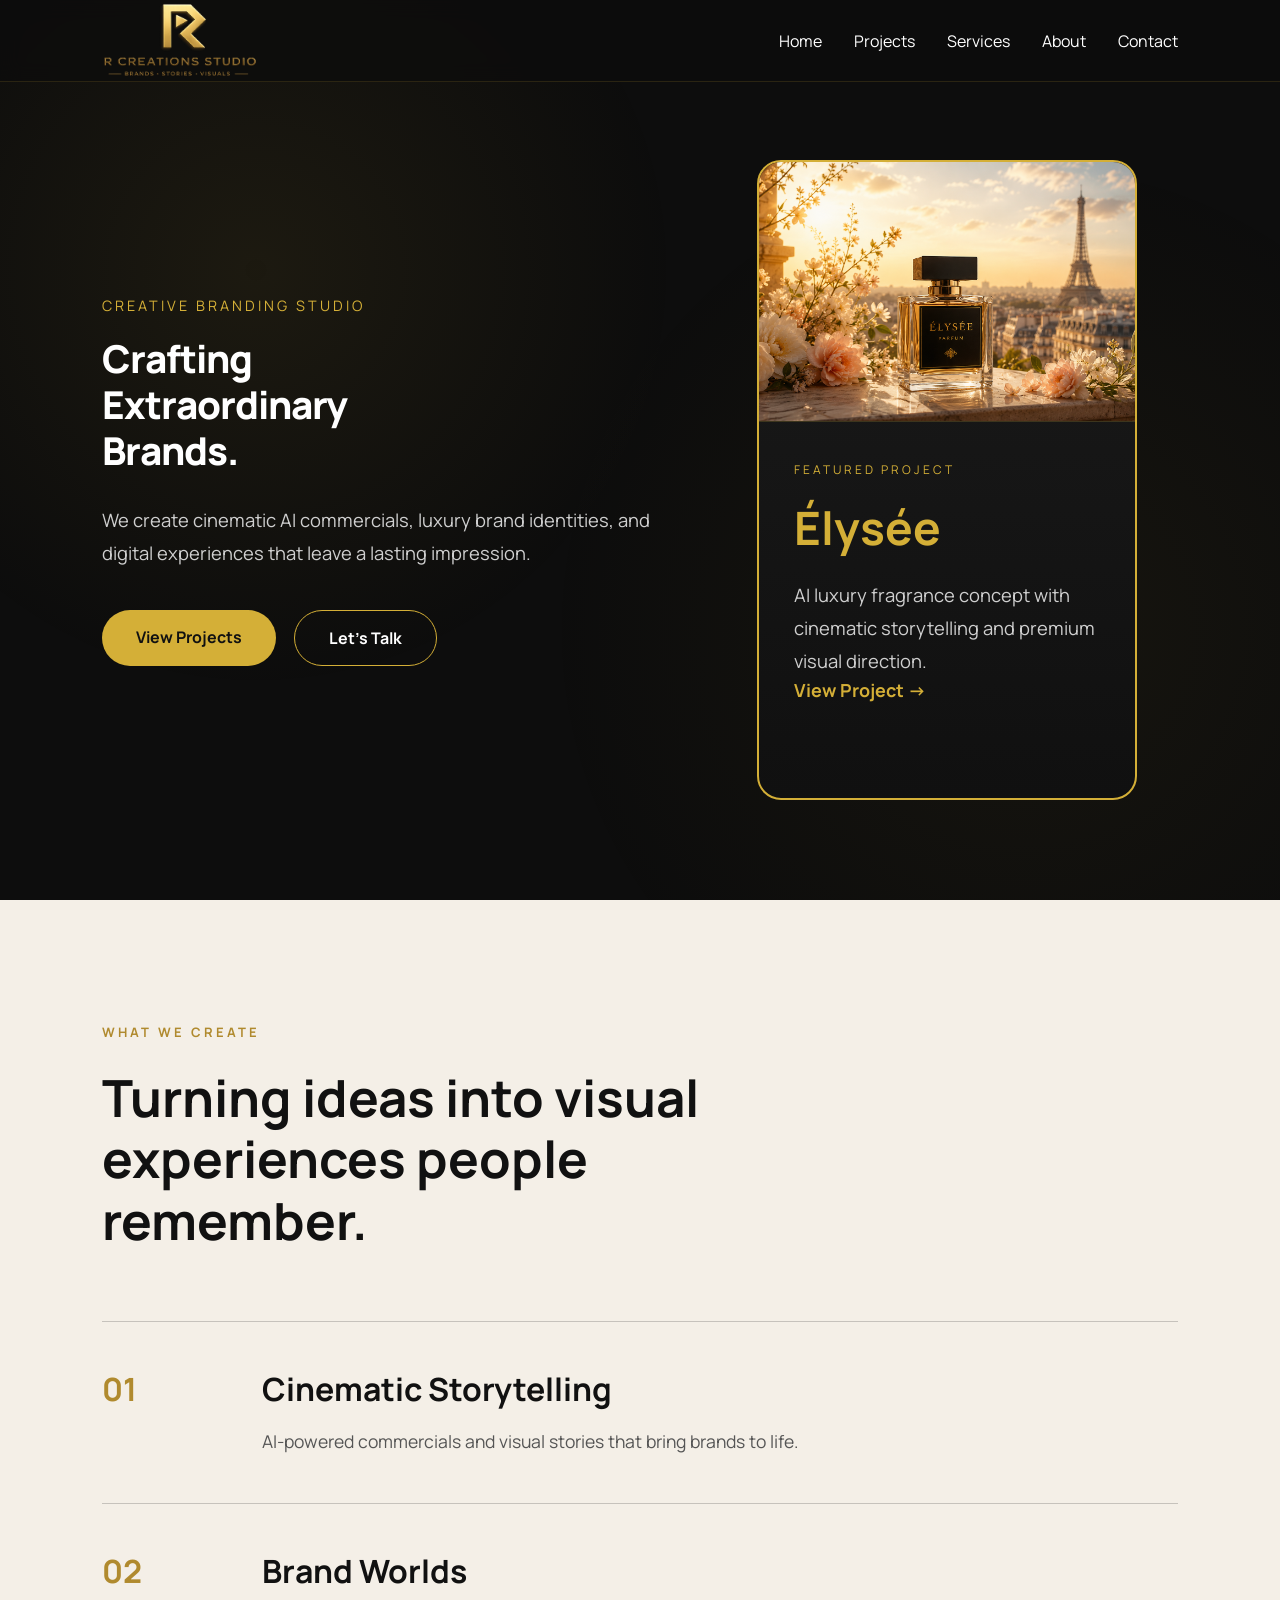
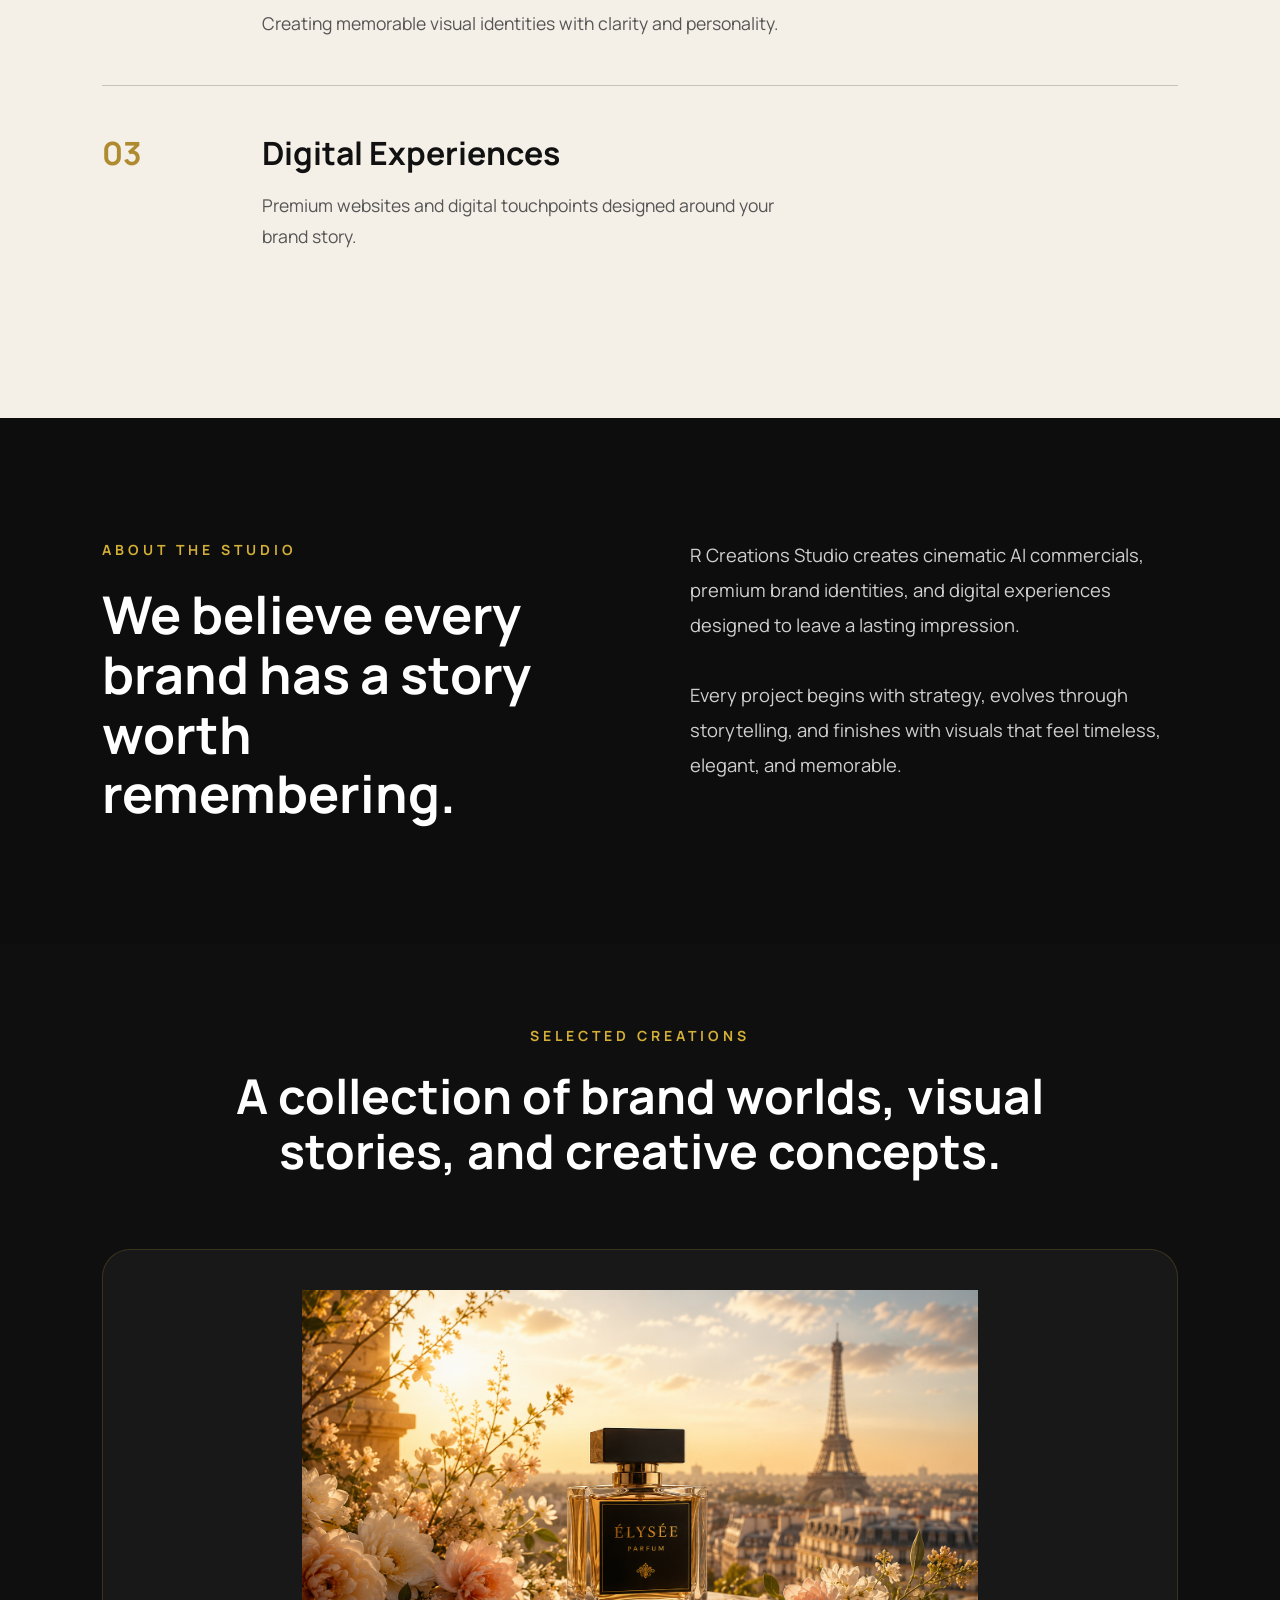
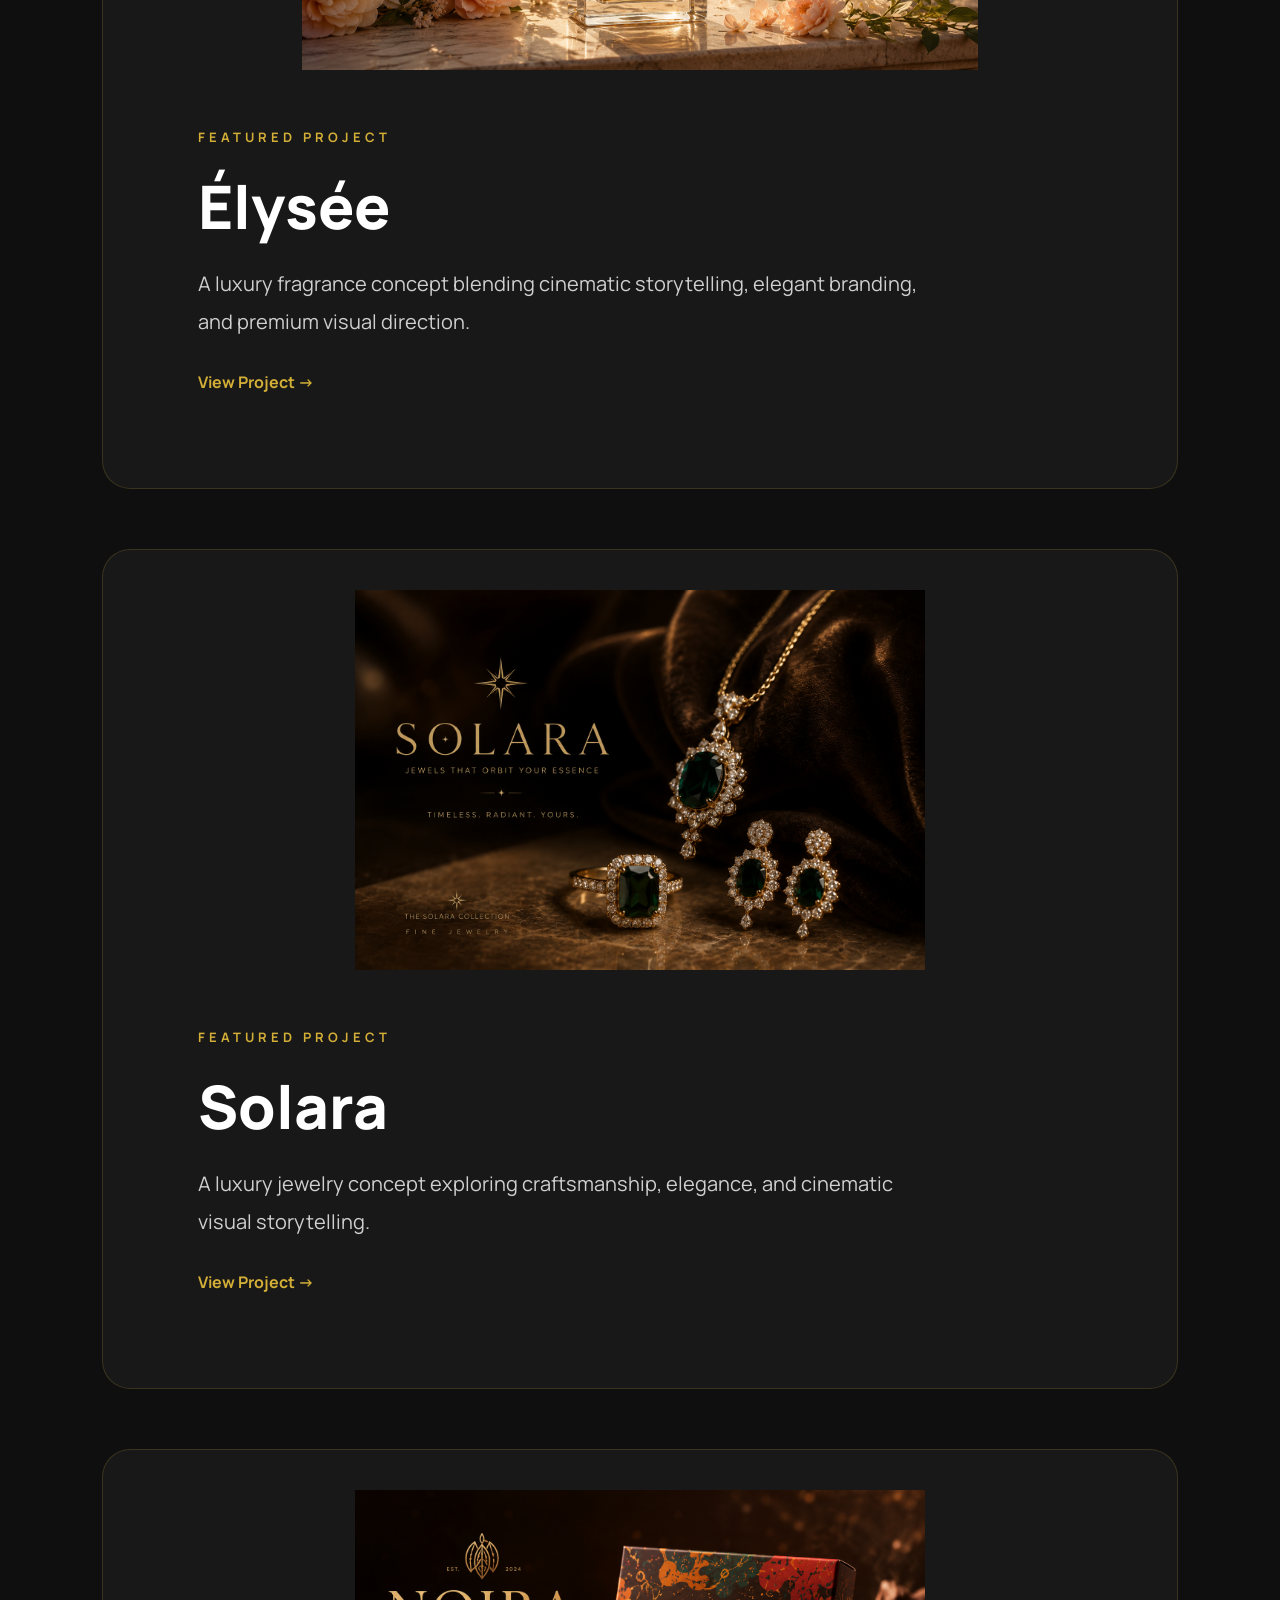
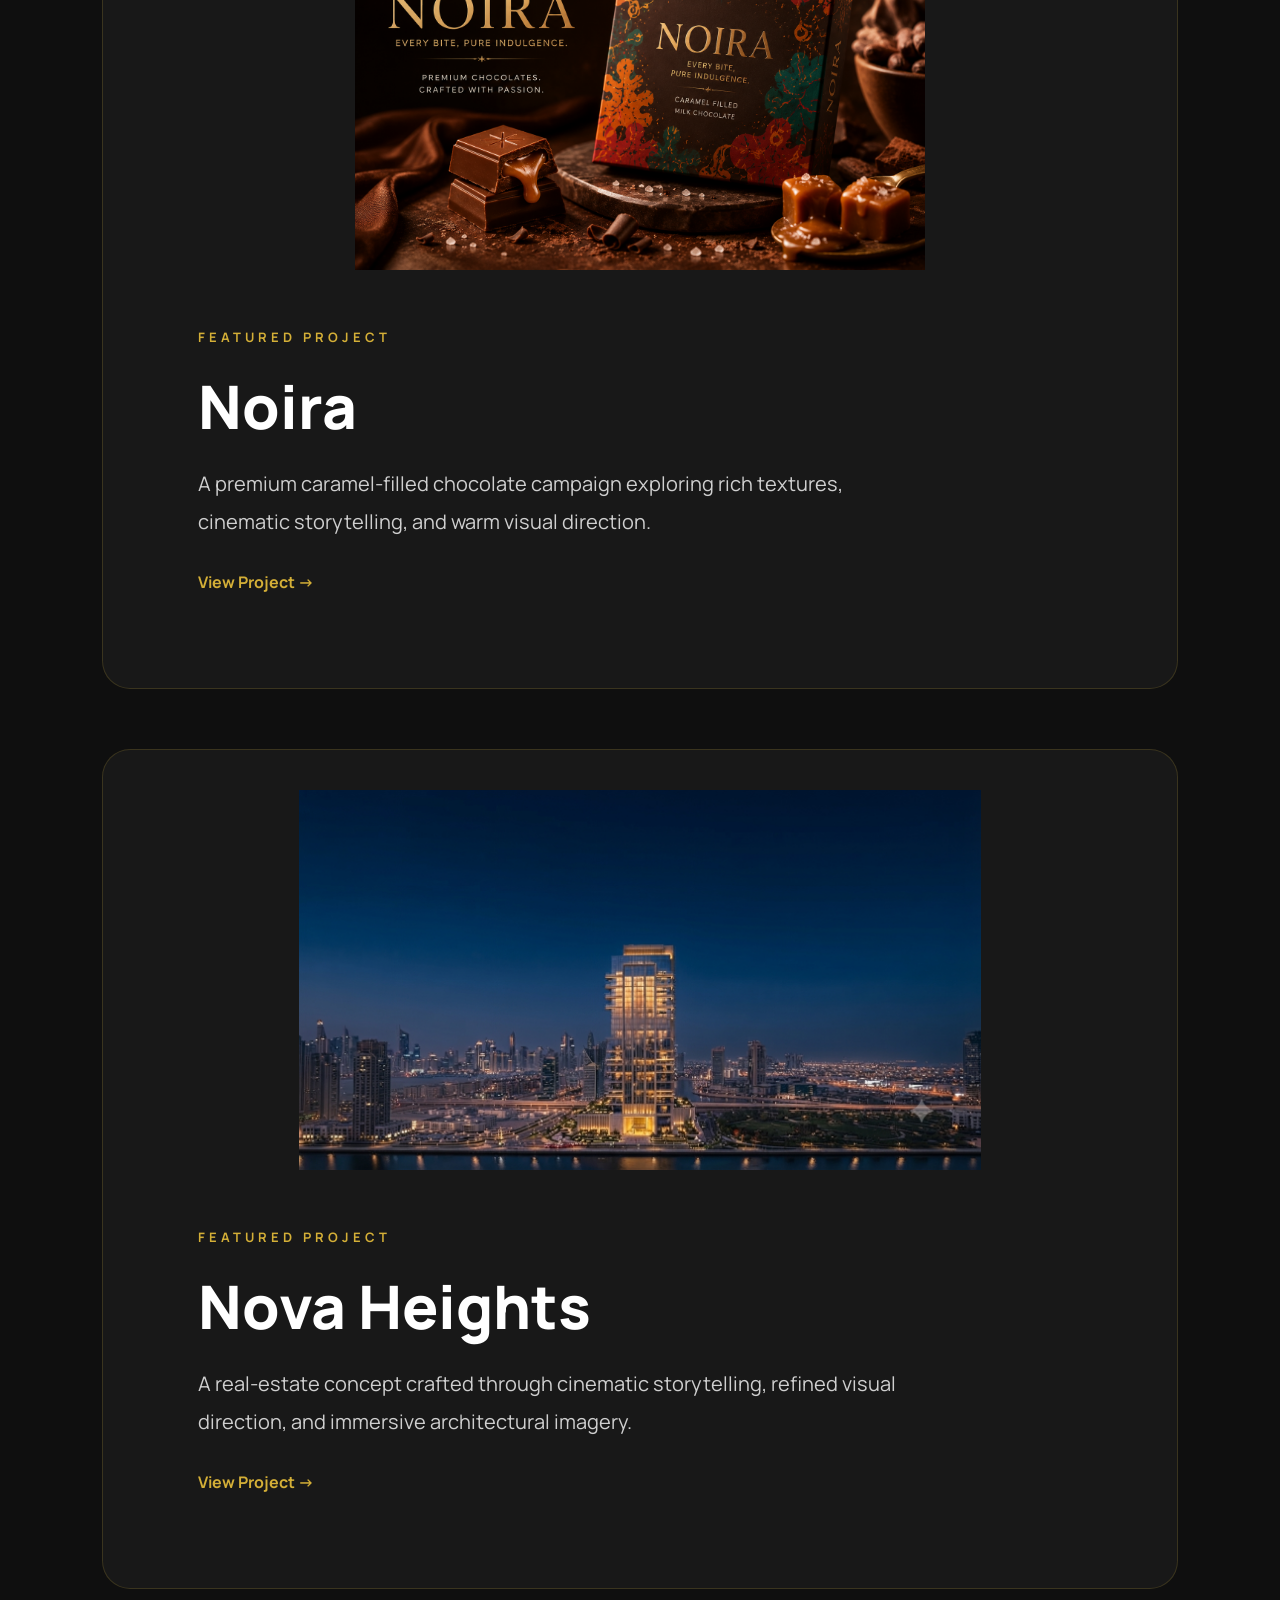
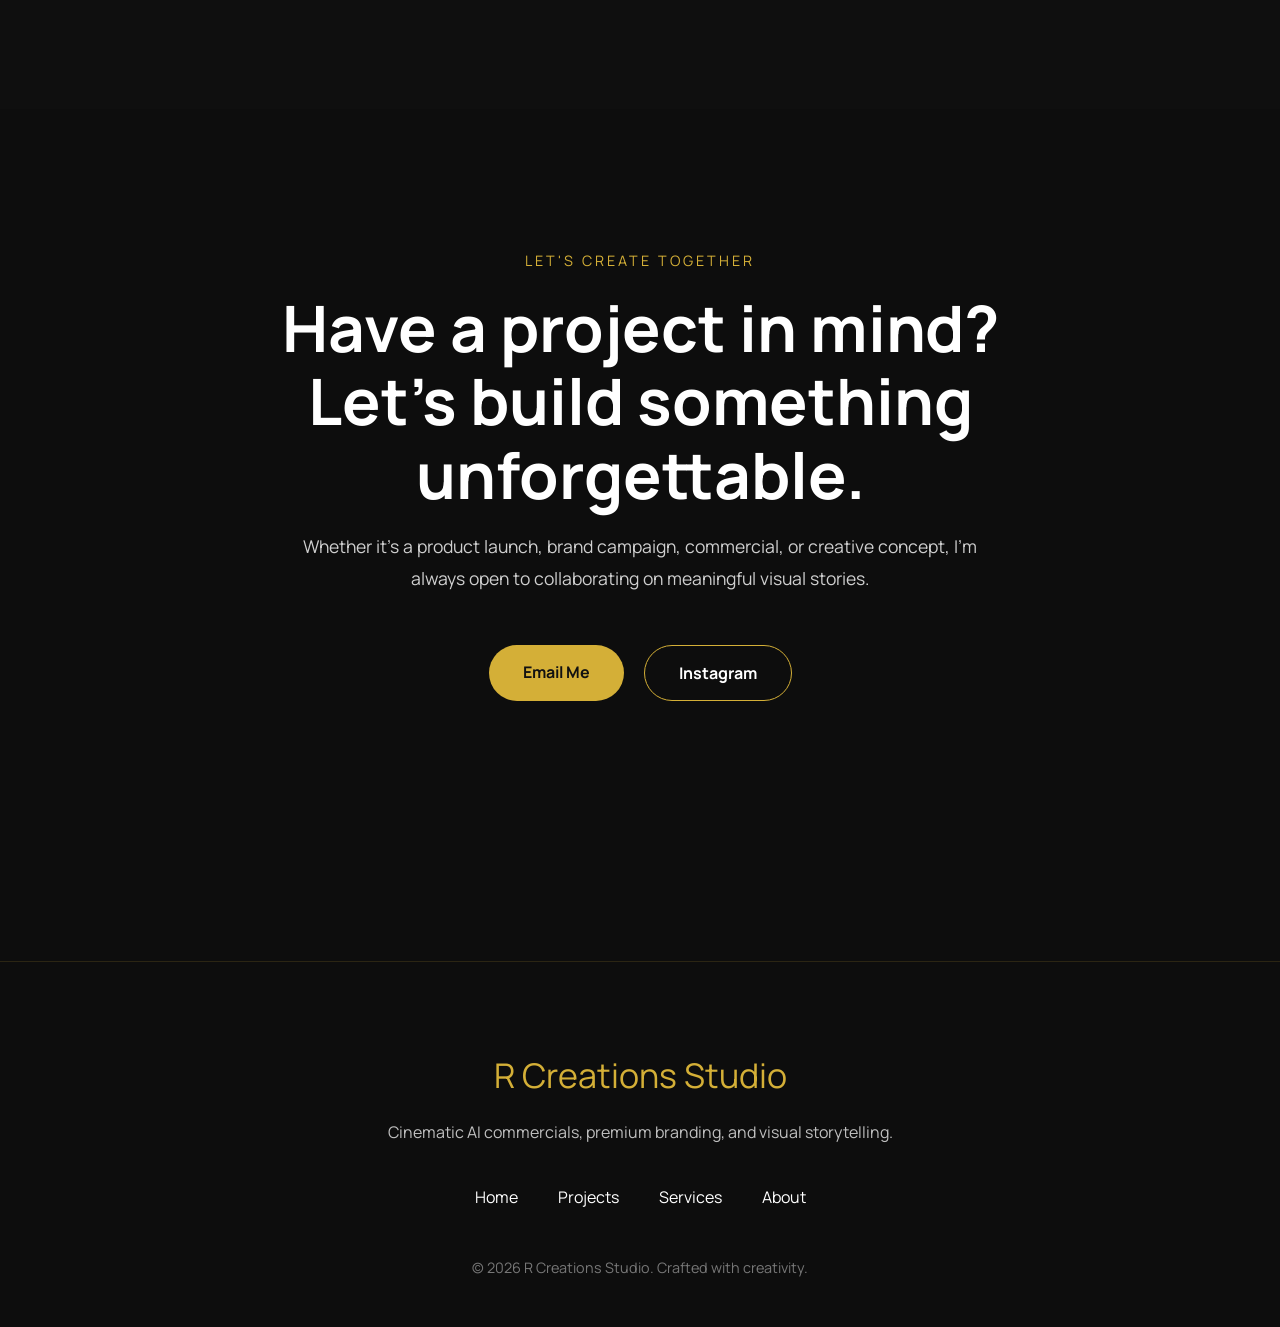
==== commit 83568e8a: "Add Nova Heights project" ====
--- a/index.html
+++ b/index.html
@@ -353,6 +353,41 @@
 
         </a>
 
+                </a>
+
+
+        <!-- NOVA HEIGHTS -->
+
+        <a href="nova-heights.html" class="creation-card">
+
+            <img
+                src="images/nova-heights/hero.png"
+                alt="Nova Heights"
+            >
+
+            <div class="creation-info">
+
+                <span>Featured project</span>
+
+                <h3>Nova Heights</h3>
+
+                <p>
+                    A real-estate concept crafted through cinematic storytelling,
+                    refined visual direction, and immersive architectural imagery.
+                </p>
+
+                <span class="creation-link">
+                    View Project →
+                </span>
+
+            </div>
+
+        </a>
+
+
+    </div>
+
+</section>
 
     </div>
 
@@ -470,6 +505,13 @@
 description:"Premium caramel-filled chocolate campaign brought to life through cinematic storytelling and rich textures.",
 image:"images/noira/poster.png",
 link:"noira.html"
+},
+
+{
+title:"Nova Heights",
+description:"Real-estate concept crafted through cinematic storytelling, refined visual direction, and immersive architectural imagery.",
+image:"images/nova-heights/hero.png",
+link:"nova-heights.html"
 }
 
 ];
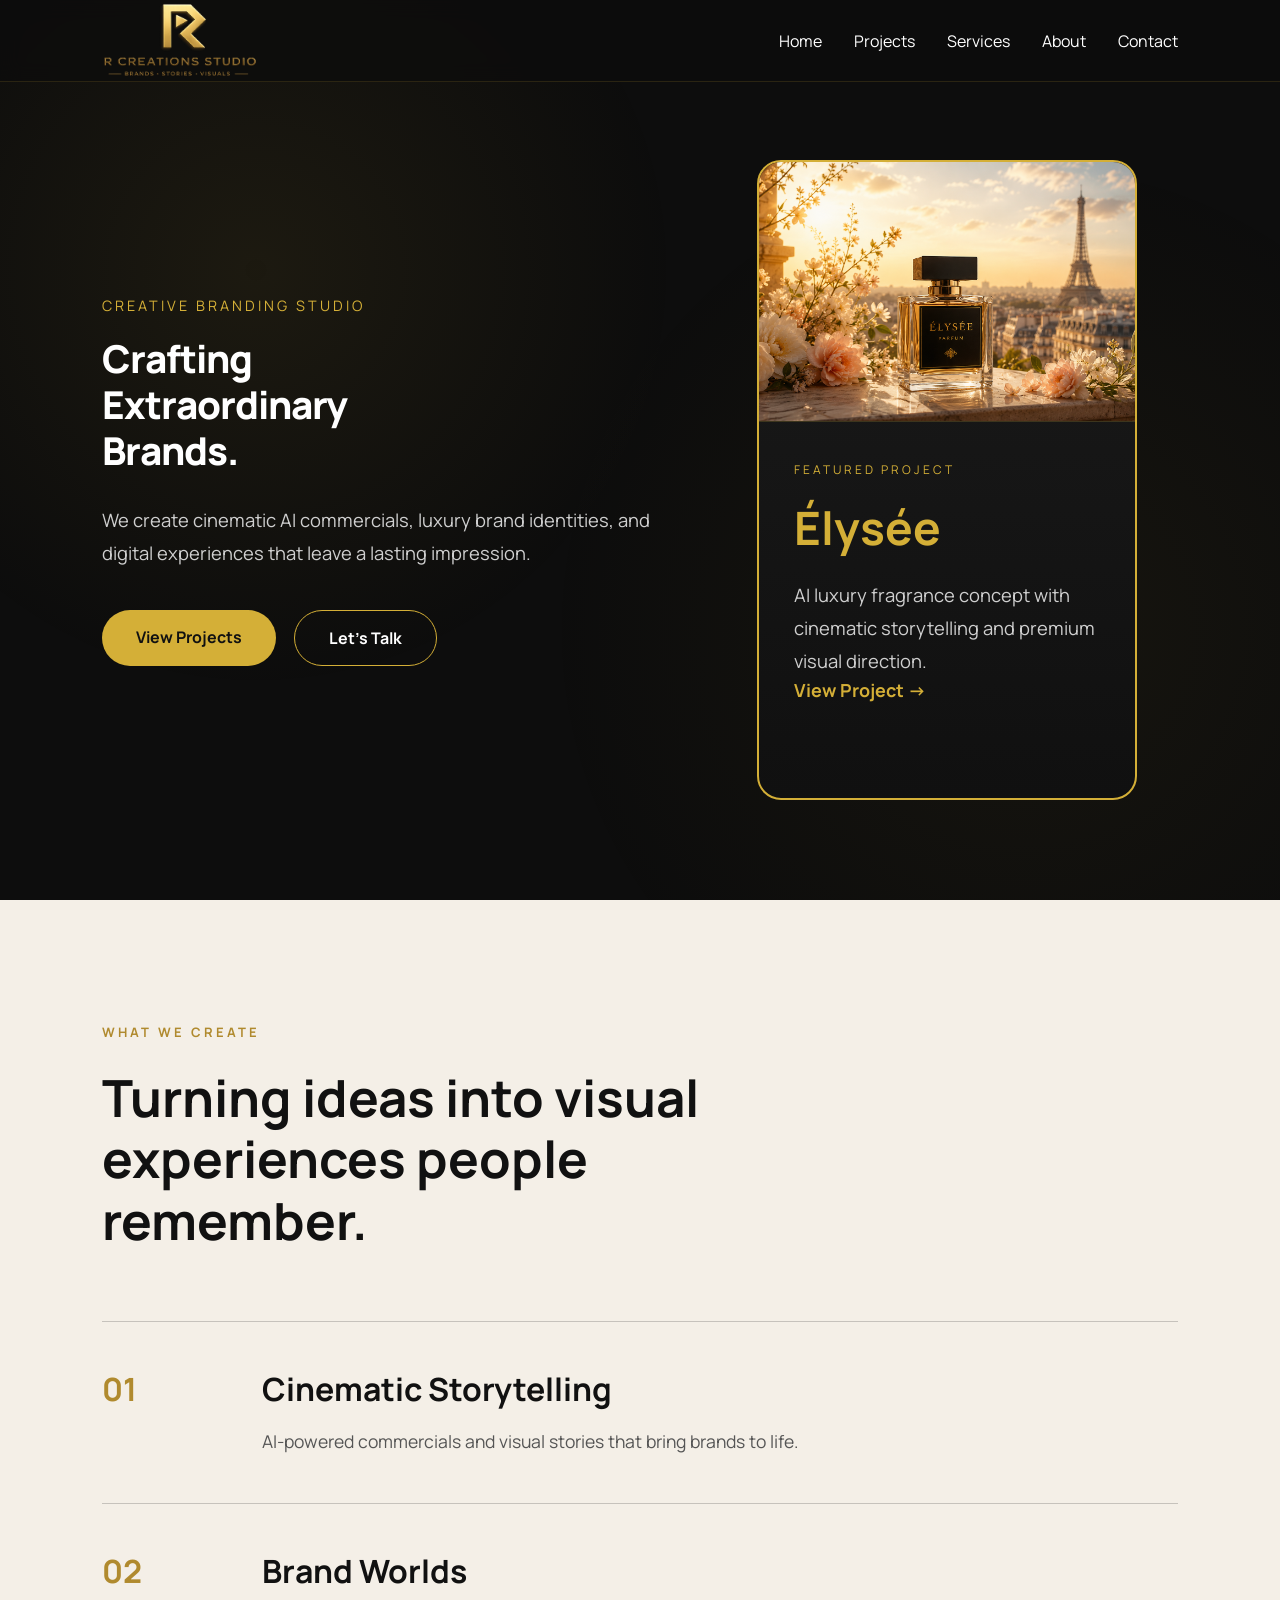
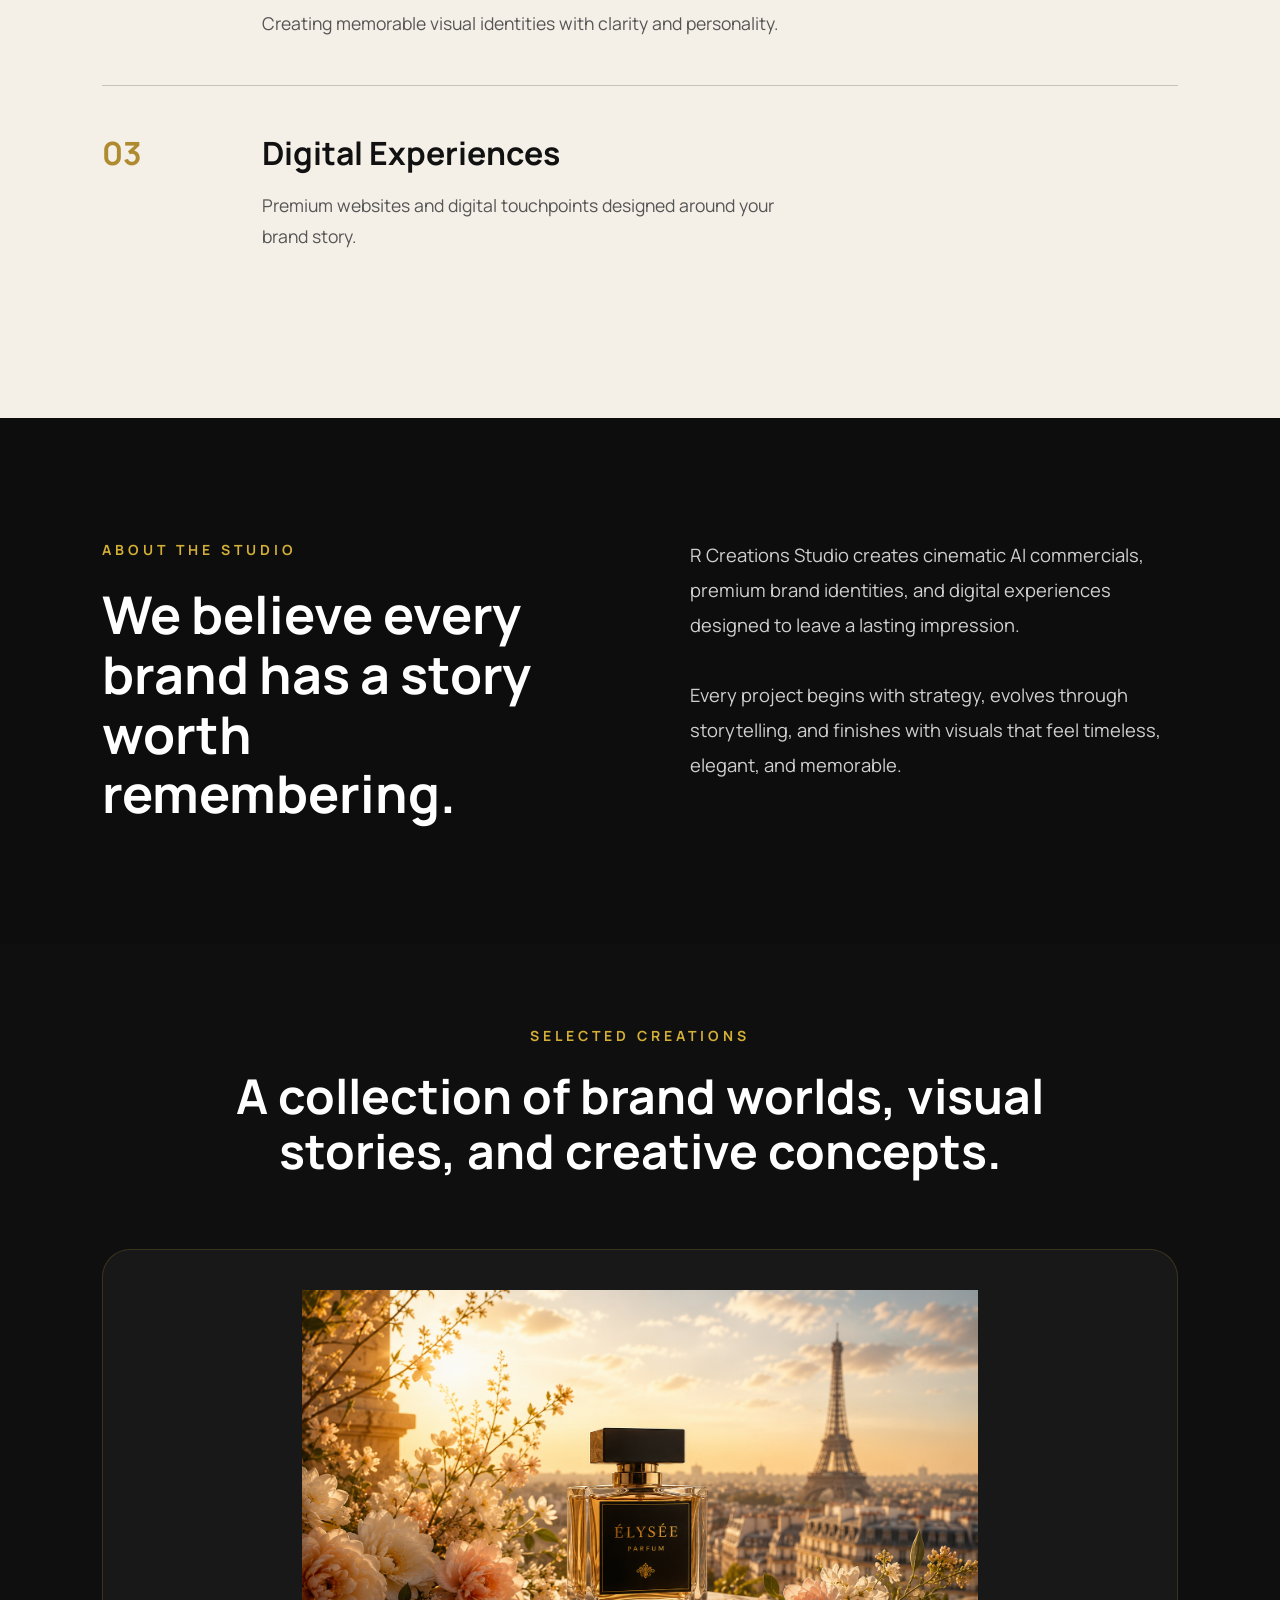
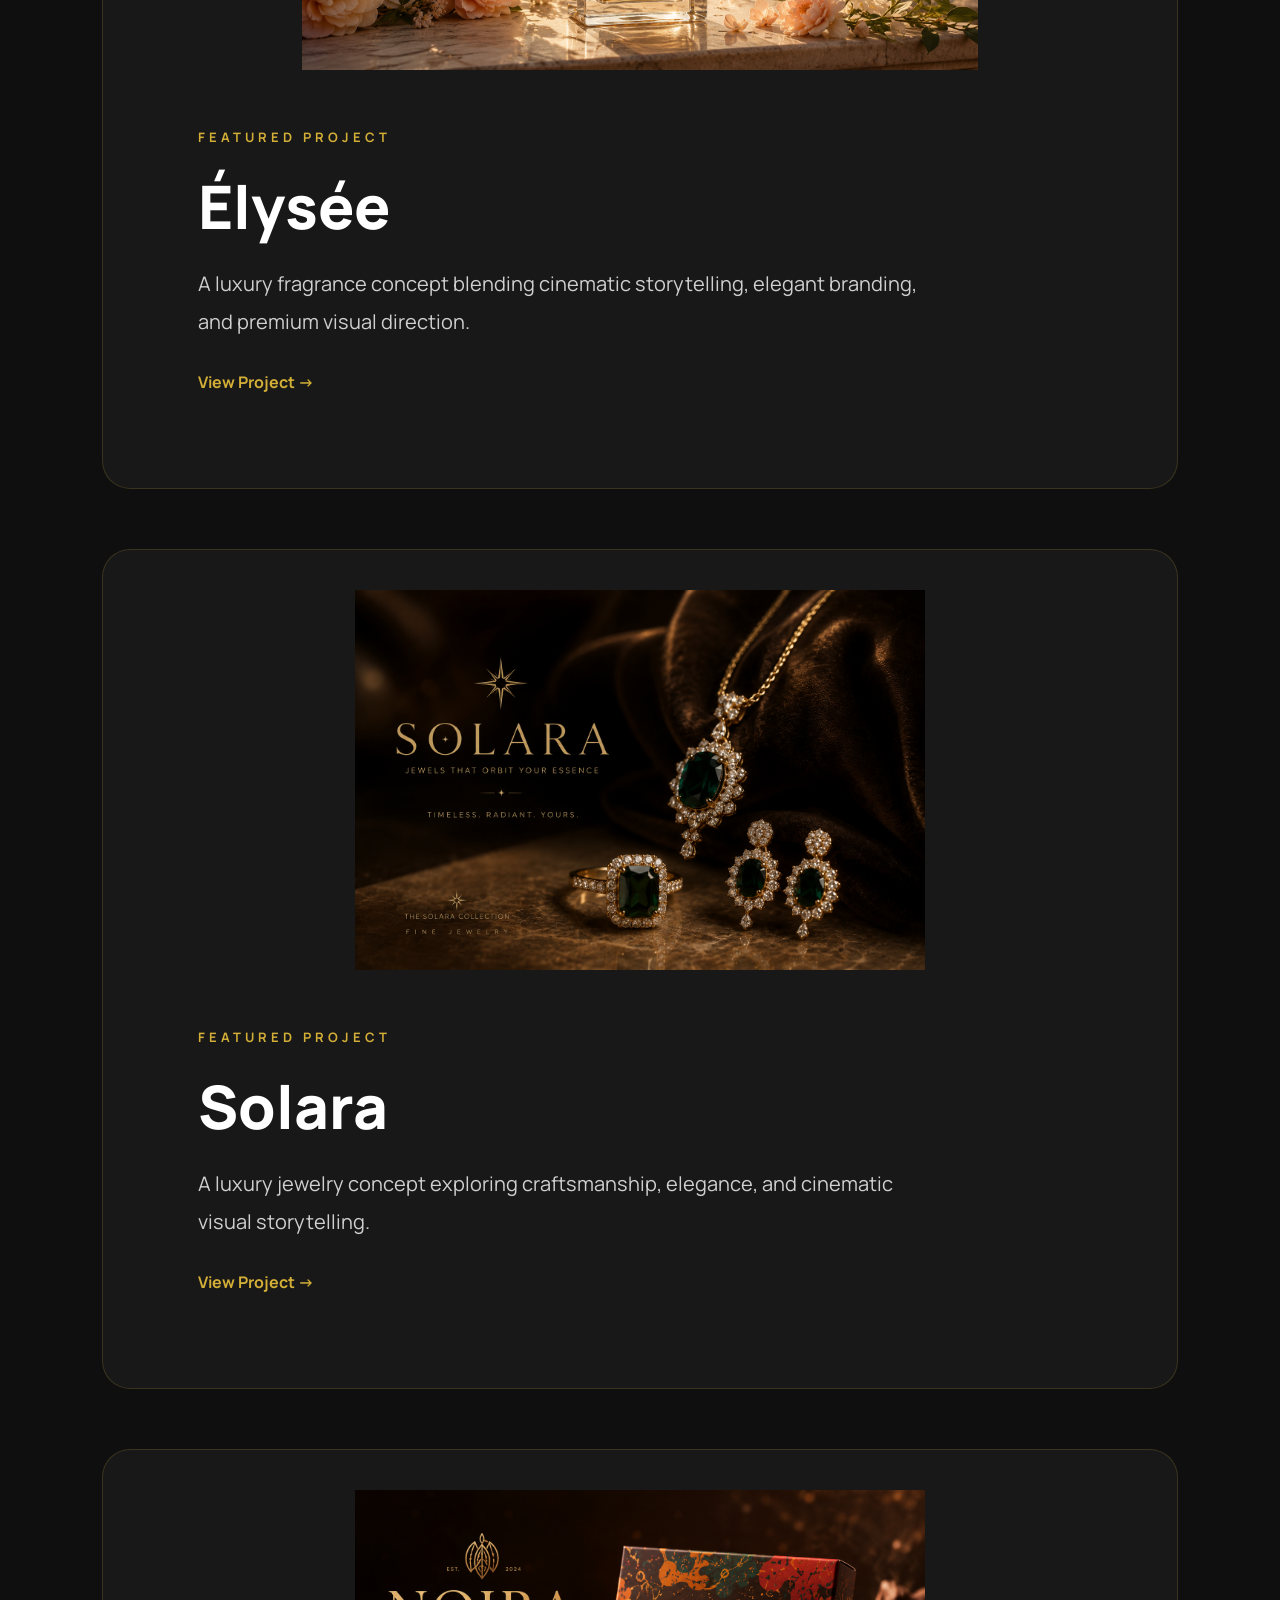
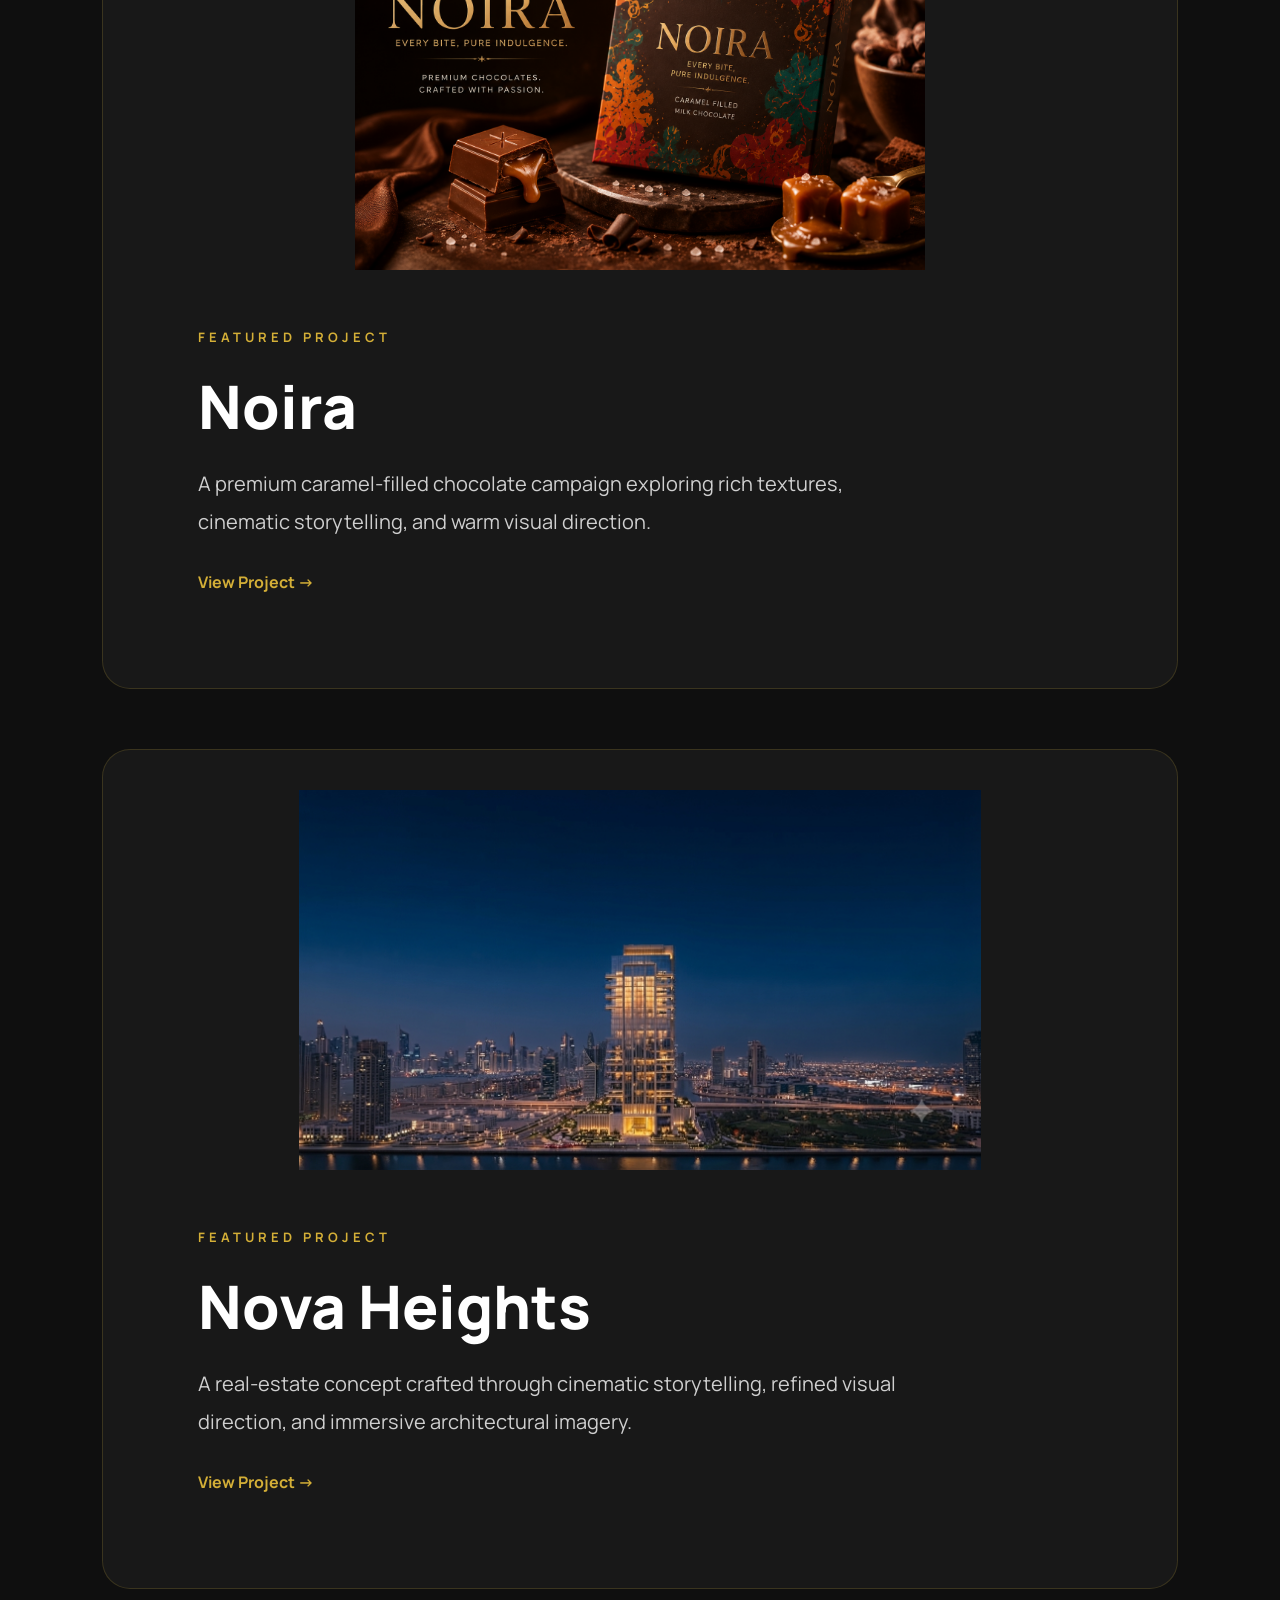
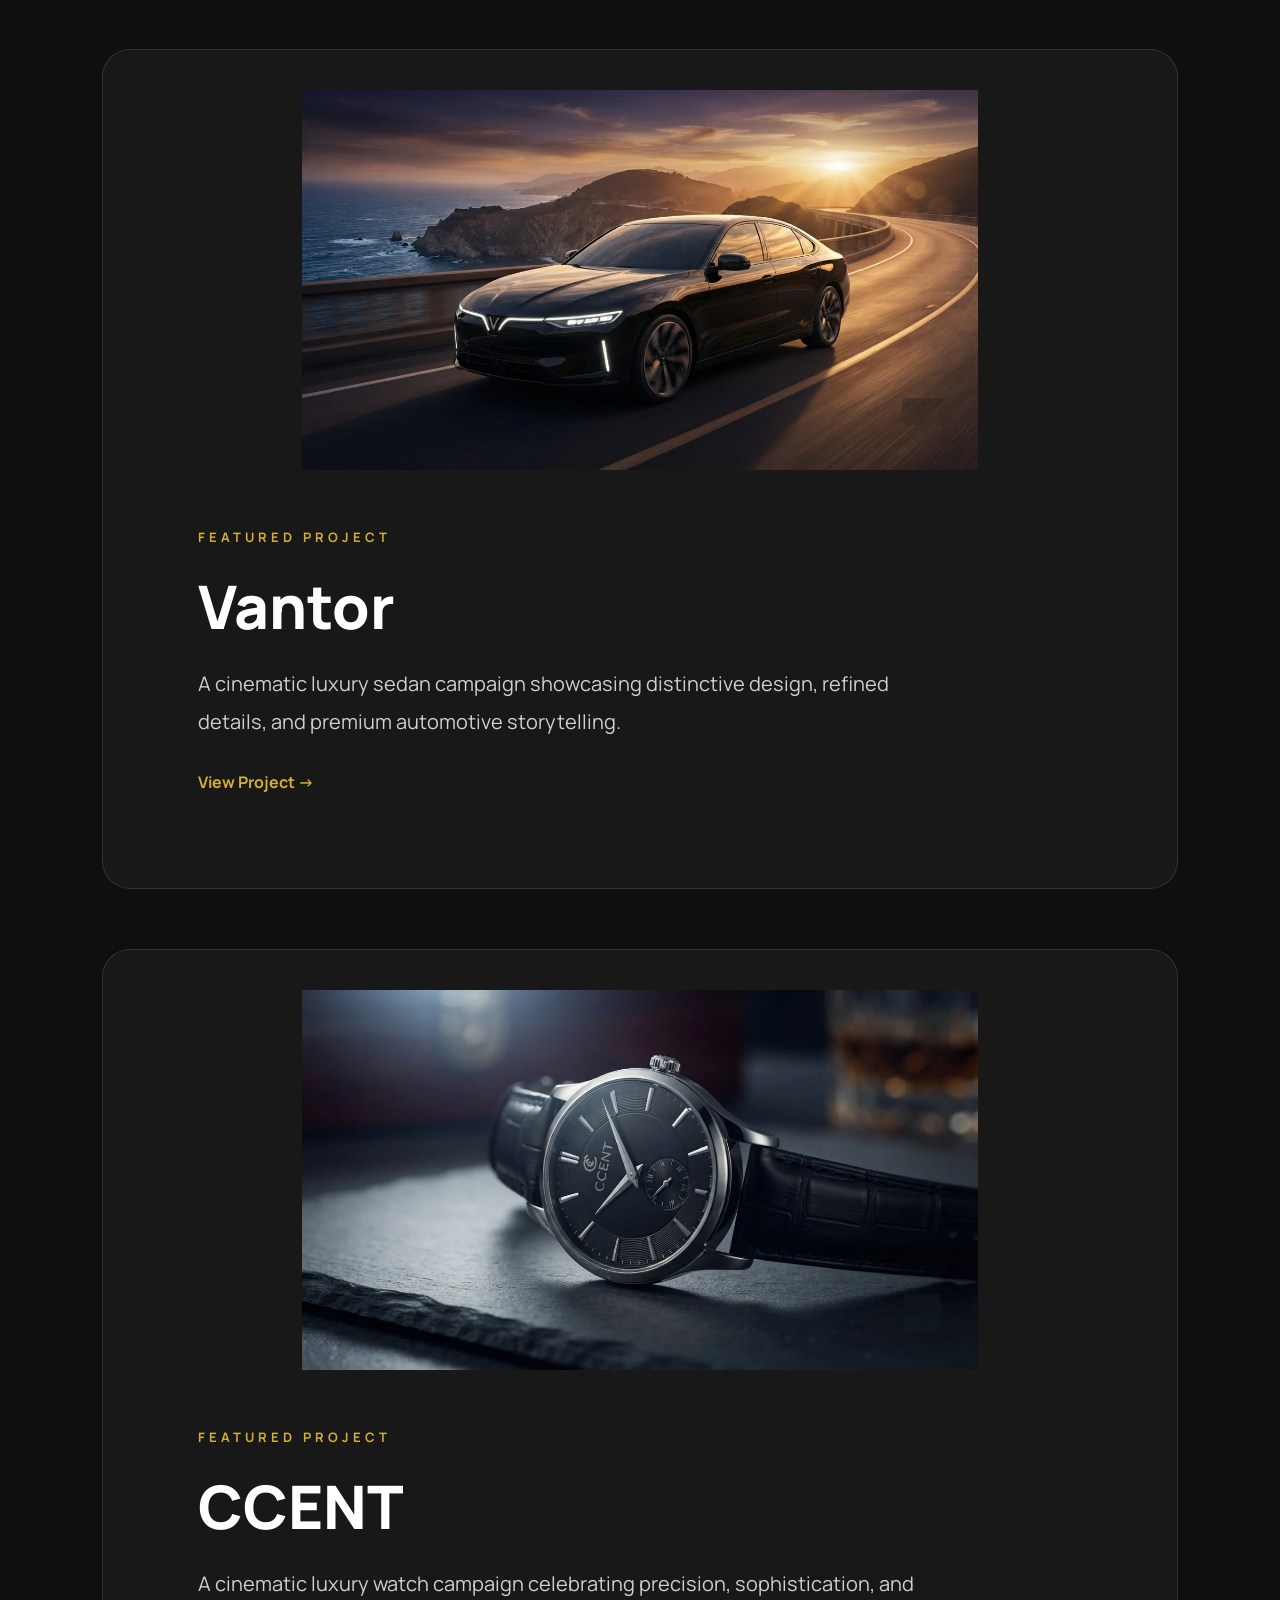
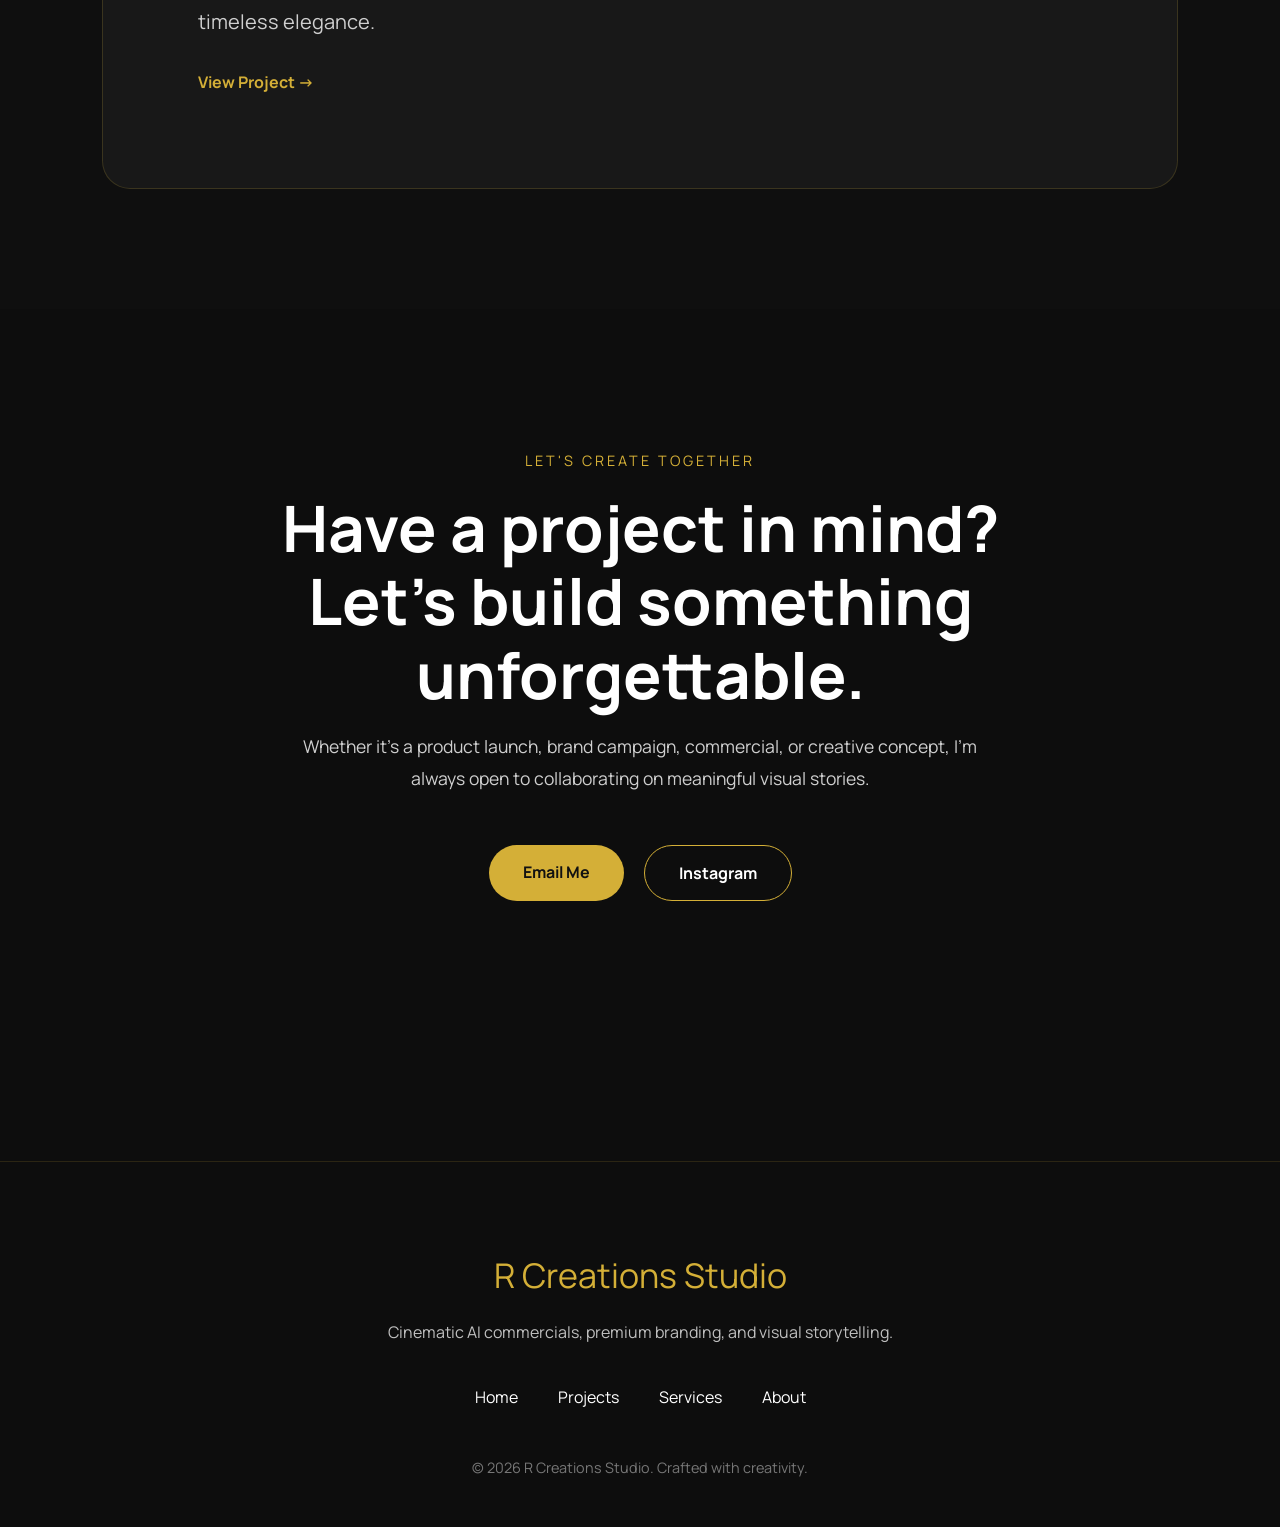
==== commit 3e3f76b0: "Update portfolio projects and visual galleries" ====
--- a/index.html
+++ b/index.html
@@ -2,6 +2,18 @@
 <html lang="en">
 
 <head>
+
+    
+    <!-- Google tag (gtag.js) -->
+<script async src="https://www.googletagmanager.com/gtag/js?id=G-0BP5FBV0ZF"></script>
+<script>
+  window.dataLayer = window.dataLayer || [];
+  function gtag(){dataLayer.push(arguments);}
+  gtag('js', new Date());
+
+  gtag('config', 'G-0BP5FBV0ZF');
+</script>
+
     <meta charset="UTF-8">
     <meta name="viewport" content="width=device-width, initial-scale=1.0">
 
@@ -21,6 +33,8 @@
 </head>
 
 <body>
+
+   
 
     <!-- ========= NAVBAR ========= -->
 
@@ -353,7 +367,7 @@
 
         </a>
 
-                </a>
+
 
 
         <!-- NOVA HEIGHTS -->
@@ -384,14 +398,67 @@
 
         </a>
 
+    <!-- VANTOR -->
+
+    <a href="vantor.html" class="creation-card">
+
+        <img
+            src="images/vantor/hero.png"
+            alt="Vantor"
+        >
+
+        <div class="creation-info">
+
+            <span>Featured project</span>
+
+            <h3>Vantor</h3>
+
+            <p>
+                A cinematic luxury sedan campaign showcasing
+                distinctive design, refined details, and premium automotive storytelling.
+            </p>
+
+            <span class="creation-link">
+                View Project →
+            </span>
+
+        </div>
+
+    </a>
+
+    <!-- CCENT -->
+
+    <a href="ccent.html" class="creation-card">
+
+        <img
+            src="images/ccent/hero.png"
+            alt="CCENT"
+        >
+
+        <div class="creation-info">
+
+            <span>Featured project</span>
+
+            <h3>CCENT</h3>
+
+            <p>
+                A cinematic luxury watch campaign celebrating
+                precision, sophistication, and timeless elegance.
+            </p>
+
+            <span class="creation-link">
+                View Project →
+            </span>
+
+        </div>
+
+    </a>
+
 
     </div>
 
 </section>
 
-    </div>
-
-</section>
 <!-- ========= CONTACT ========= -->
 
 <section id="contact" class="contact">
@@ -476,6 +543,7 @@
     </div>
 
 </div>
+</div>
 
 
 <script>
@@ -512,9 +580,24 @@
 description:"Real-estate concept crafted through cinematic storytelling, refined visual direction, and immersive architectural imagery.",
 image:"images/nova-heights/hero.png",
 link:"nova-heights.html"
+},
+
+{
+title:"Vantor",
+description:"A cinematic luxury sedan campaign featuring refined automotive design, dramatic visuals, and premium storytelling.",
+image:"images/vantor/hero.png",
+link:"vantor.html"
+},
+
+{
+title:"CCENT",
+description:"A cinematic luxury watch campaign celebrating precision, sophistication, and timeless style.",
+image:"images/ccent/hero.png",
+link:"ccent.html"
 }
 
 ];
+
 
 let current = 0;
 
--- a/css/style.css
+++ b/css/style.css
@@ -2352,4 +2352,75 @@
     .menu-toggle {
         display: block !important;
     }
-}+}
+
+
+/* CCENT visual collection */
+.ccent-gallery .gallery-card {
+    height: auto;
+    aspect-ratio: 9 / 16;
+    overflow: hidden;
+}
+
+.ccent-gallery .gallery-card img {
+    width: 100%;
+    height: 100%;
+    object-fit: contain;
+    display: block;
+}
+
+
+/* CCENT video sizing only */
+.ccent-film-wrapper {
+    max-width: 420px;
+    width: 100%;
+    margin-left: auto;
+    margin-right: auto;
+}
+
+.ccent-film-wrapper video {
+    width: 100%;
+    height: auto;
+    display: block;
+    border-radius: 28px;
+}
+
+/* VANTOR visual collection — prevent image cropping */
+.vantor-gallery .gallery-card {
+    height: auto;
+    aspect-ratio: 9 / 16;
+    overflow: hidden;
+}
+
+.vantor-gallery .gallery-card img {
+    width: 100%;
+    height: 100%;
+    object-fit: contain;
+    display: block;
+}
+/* NOIRA visual collection — prevent image cropping */
+.noira-gallery .gallery-card {
+    height: auto;
+    aspect-ratio: 9 / 16;
+    overflow: hidden;
+}
+
+.noira-gallery .gallery-card img {
+    width: 100%;
+    height: 100%;
+    object-fit: contain;
+    display: block;
+}
+/* SOLARA visual collection — prevent image cropping */
+.solara-gallery .gallery-card {
+height: auto;
+aspect-ratio: 9 / 16;
+overflow: hidden;
+}
+
+.solara-gallery .gallery-card img {
+width: 100%;
+height: 100%;
+object-fit: contain;
+display: block;
+}
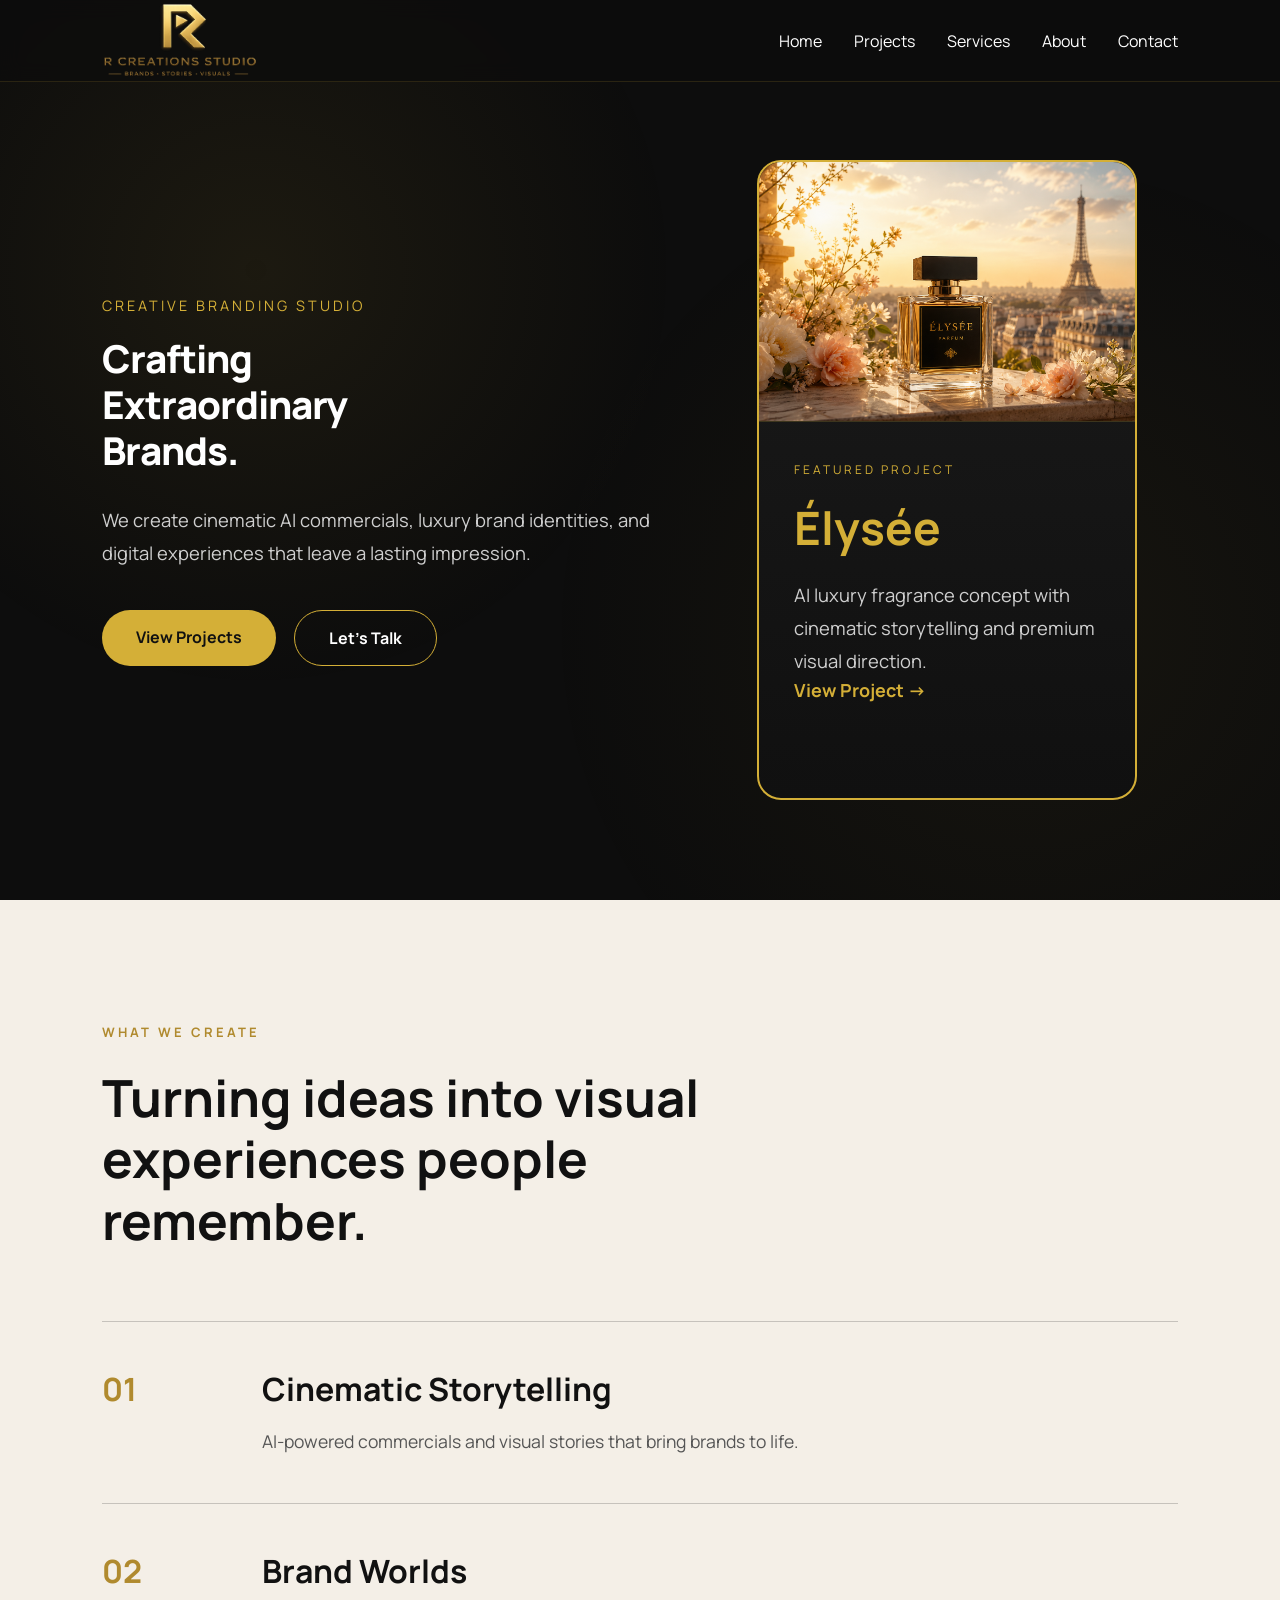
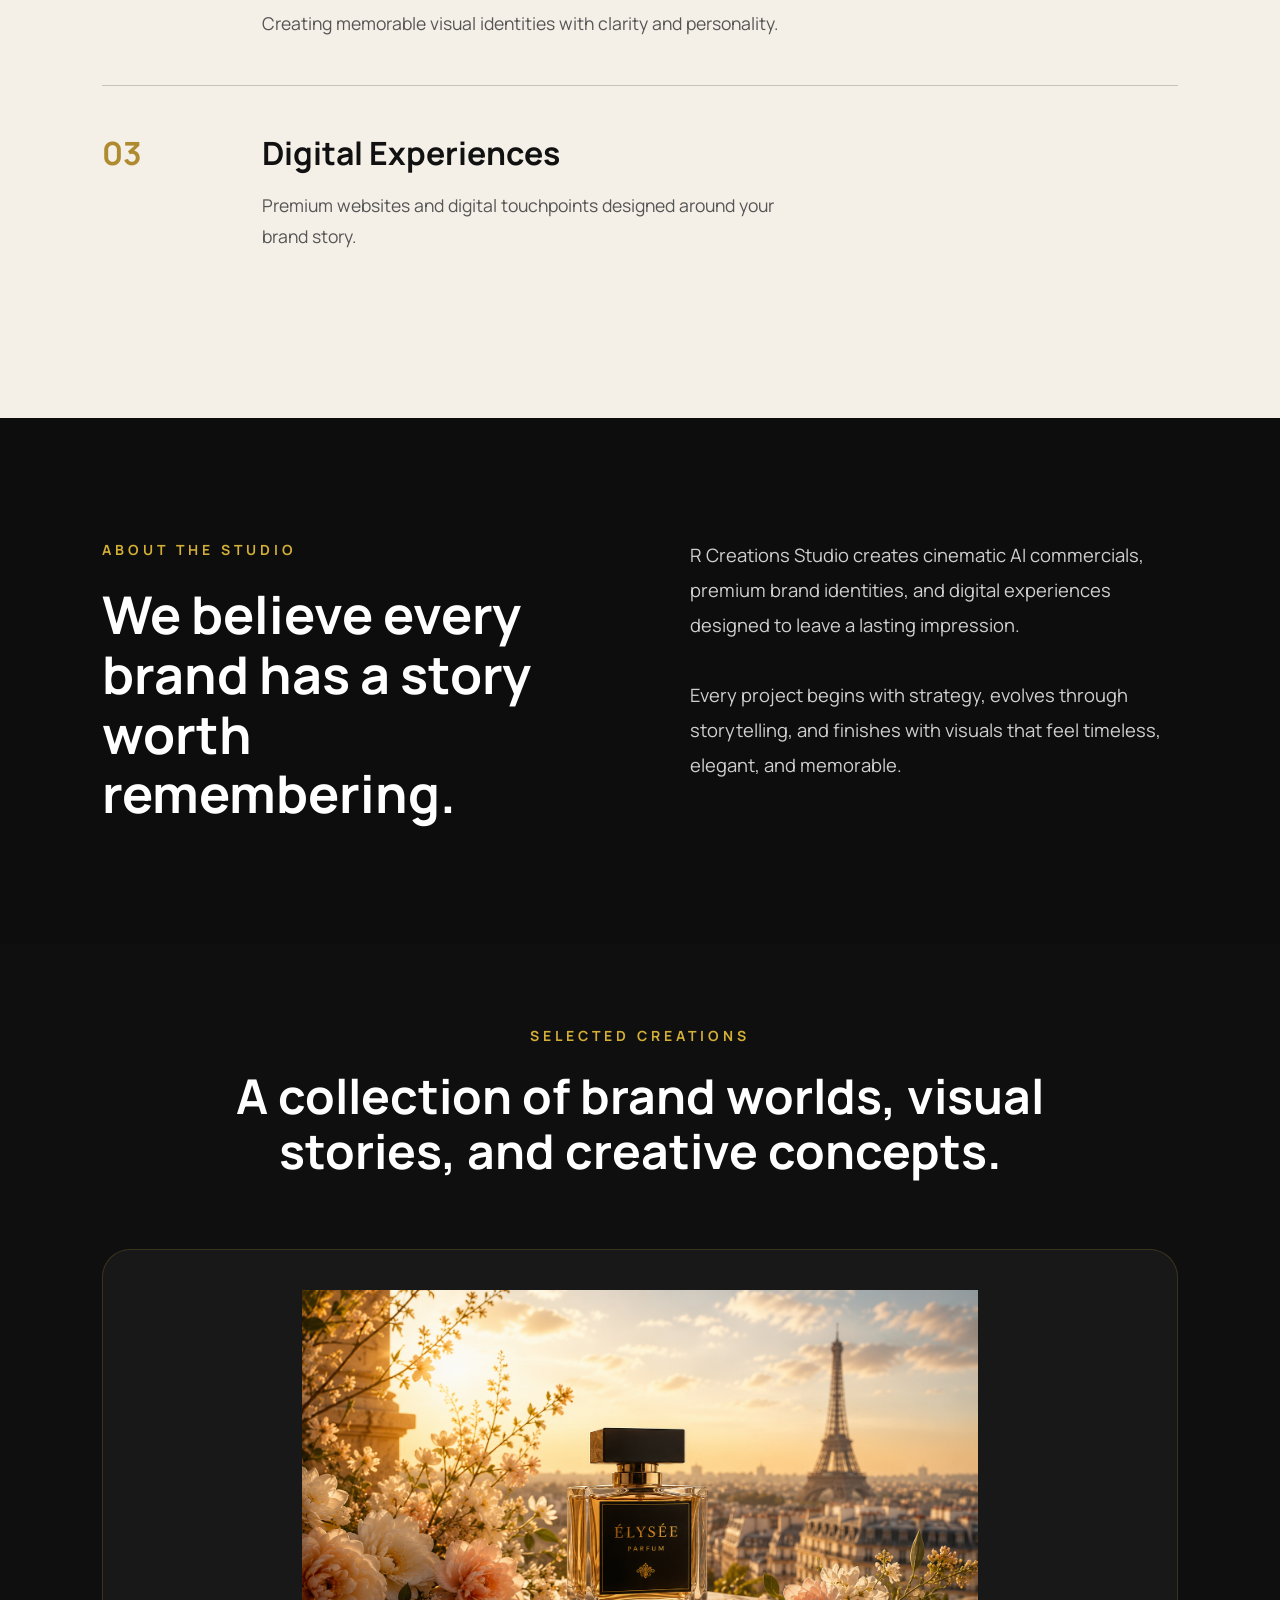
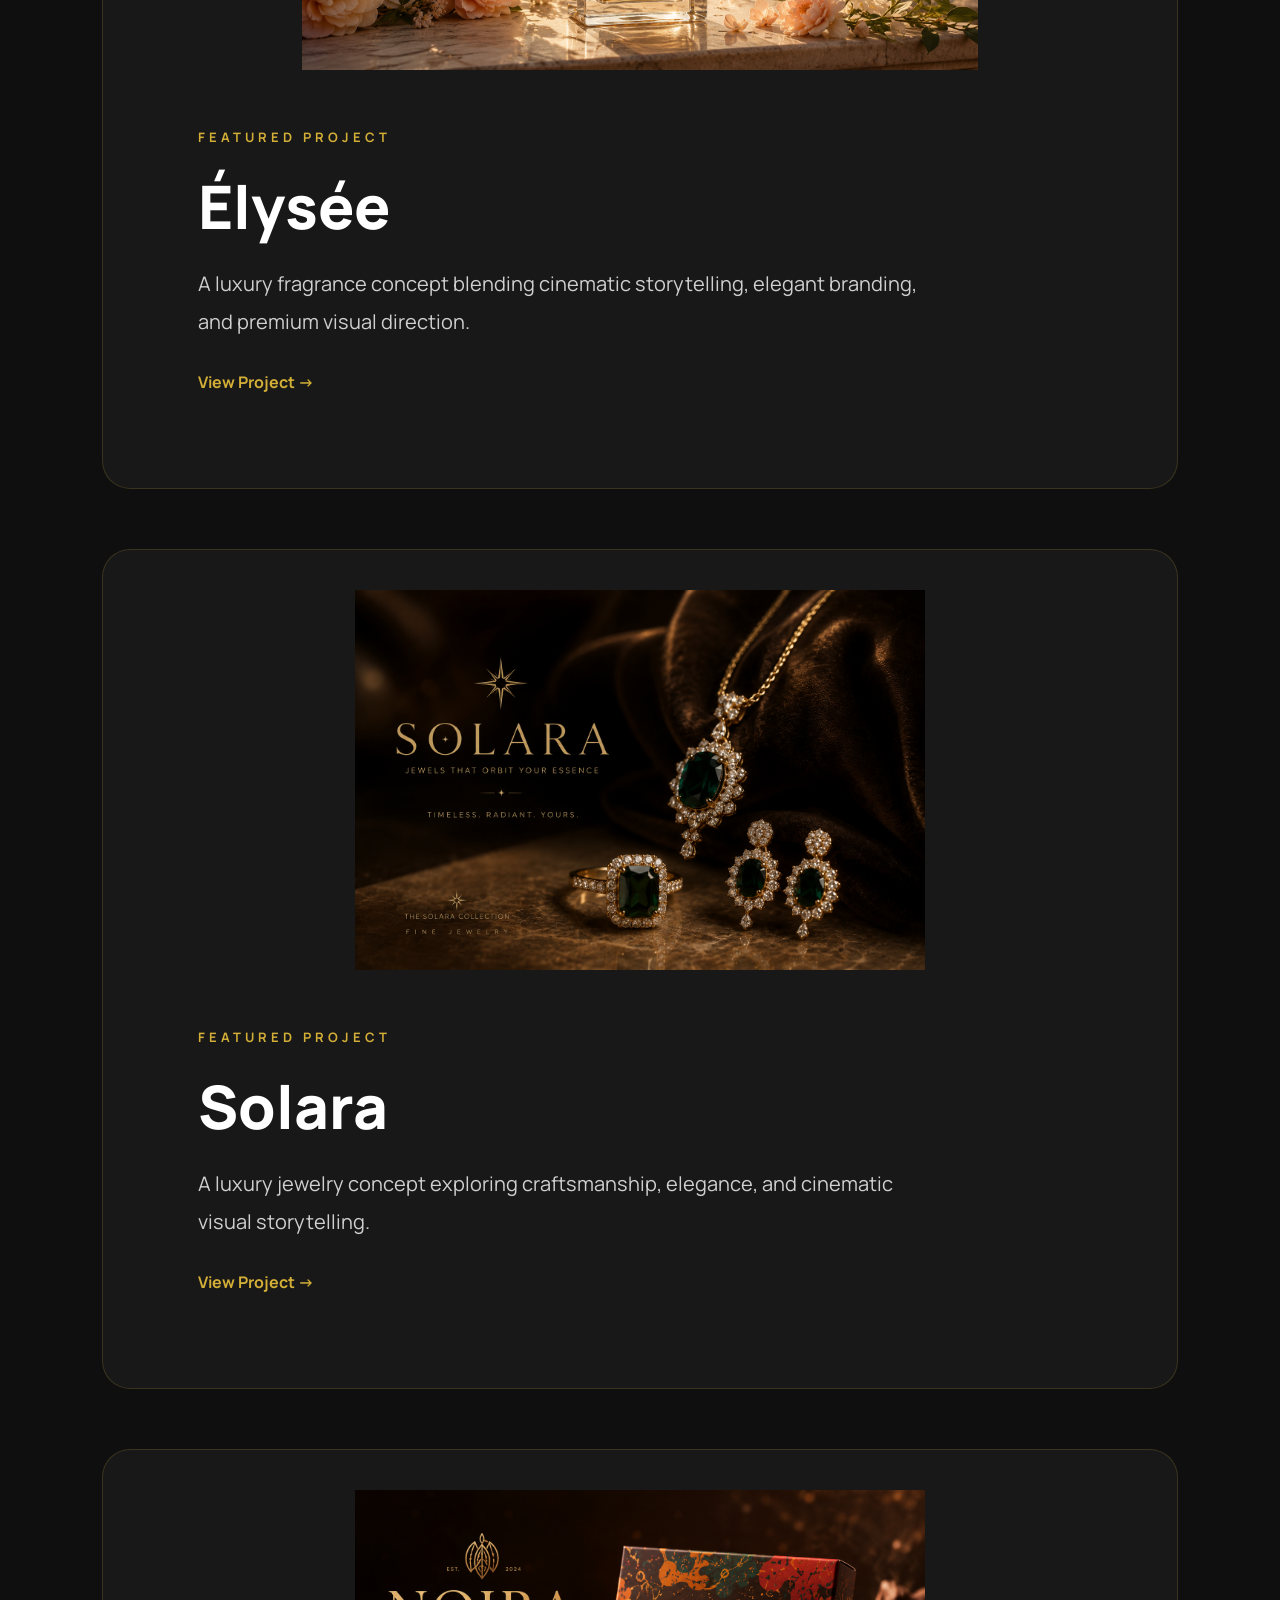
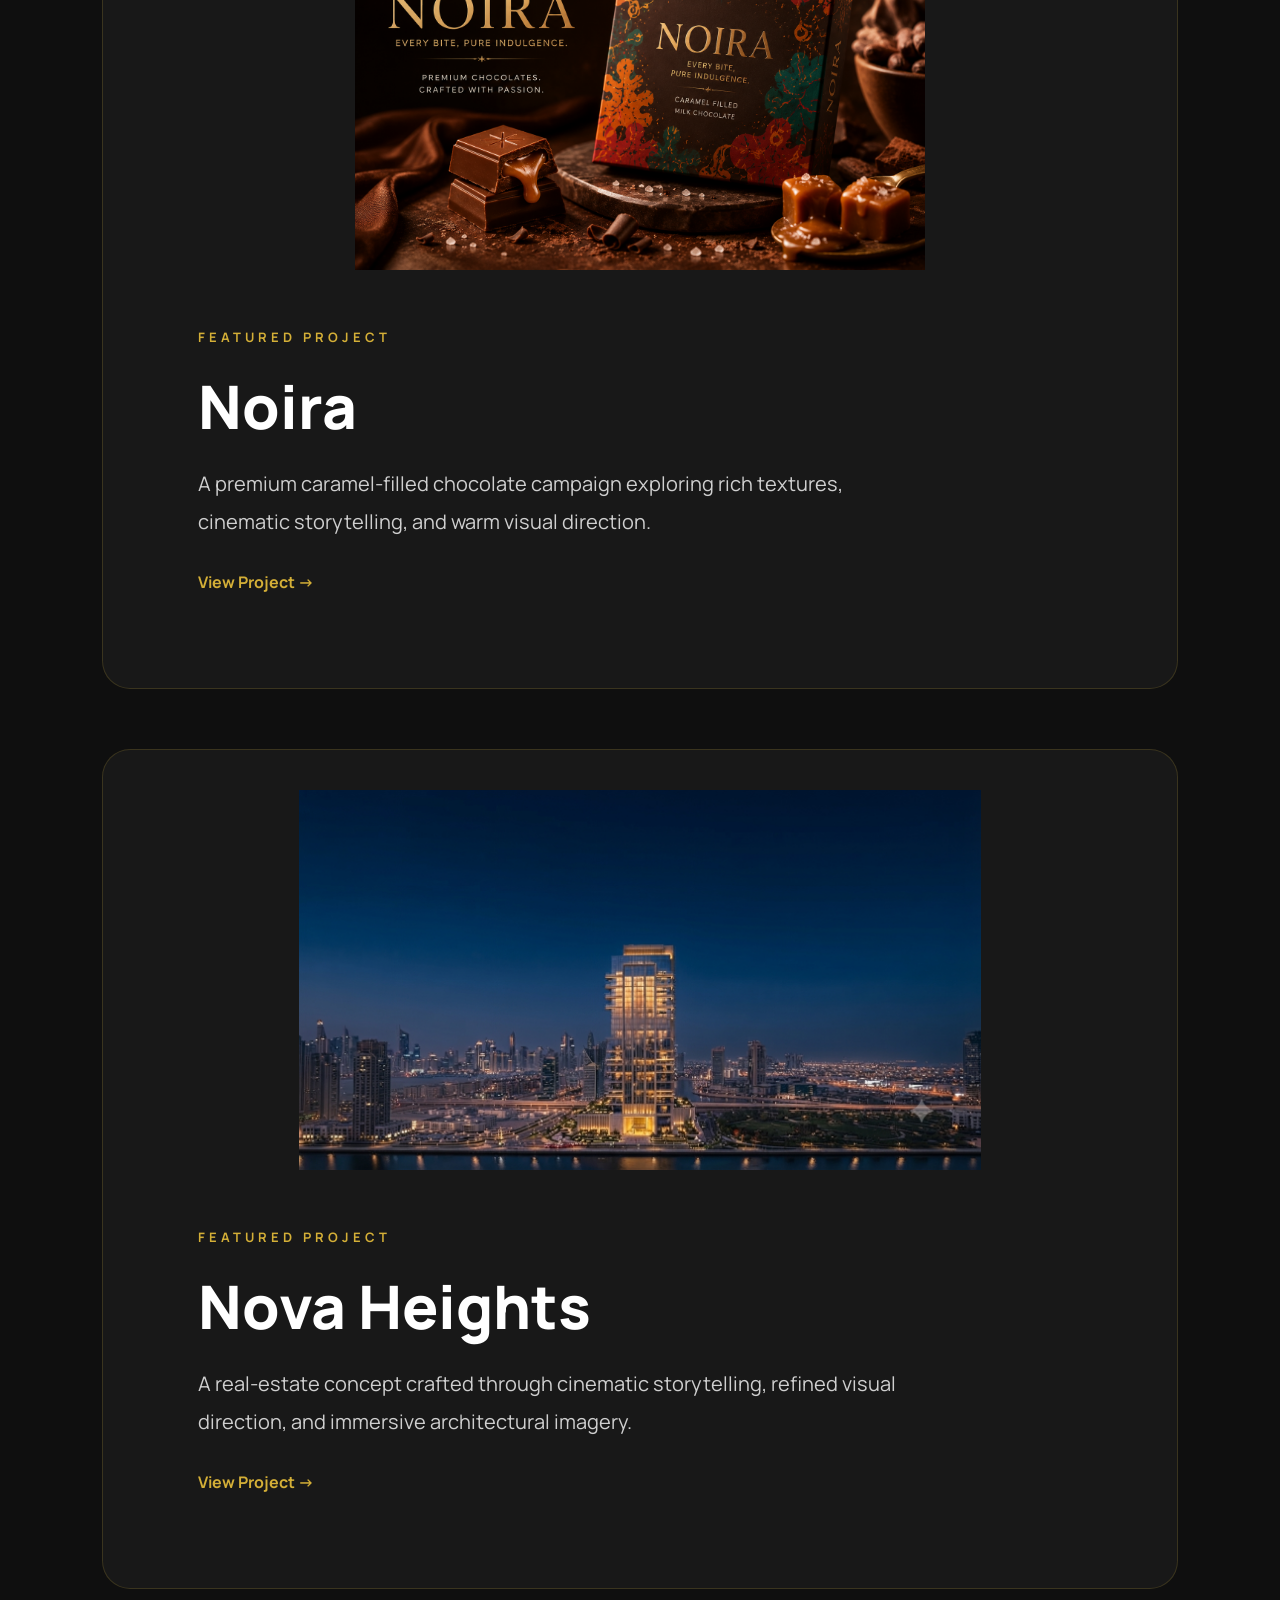
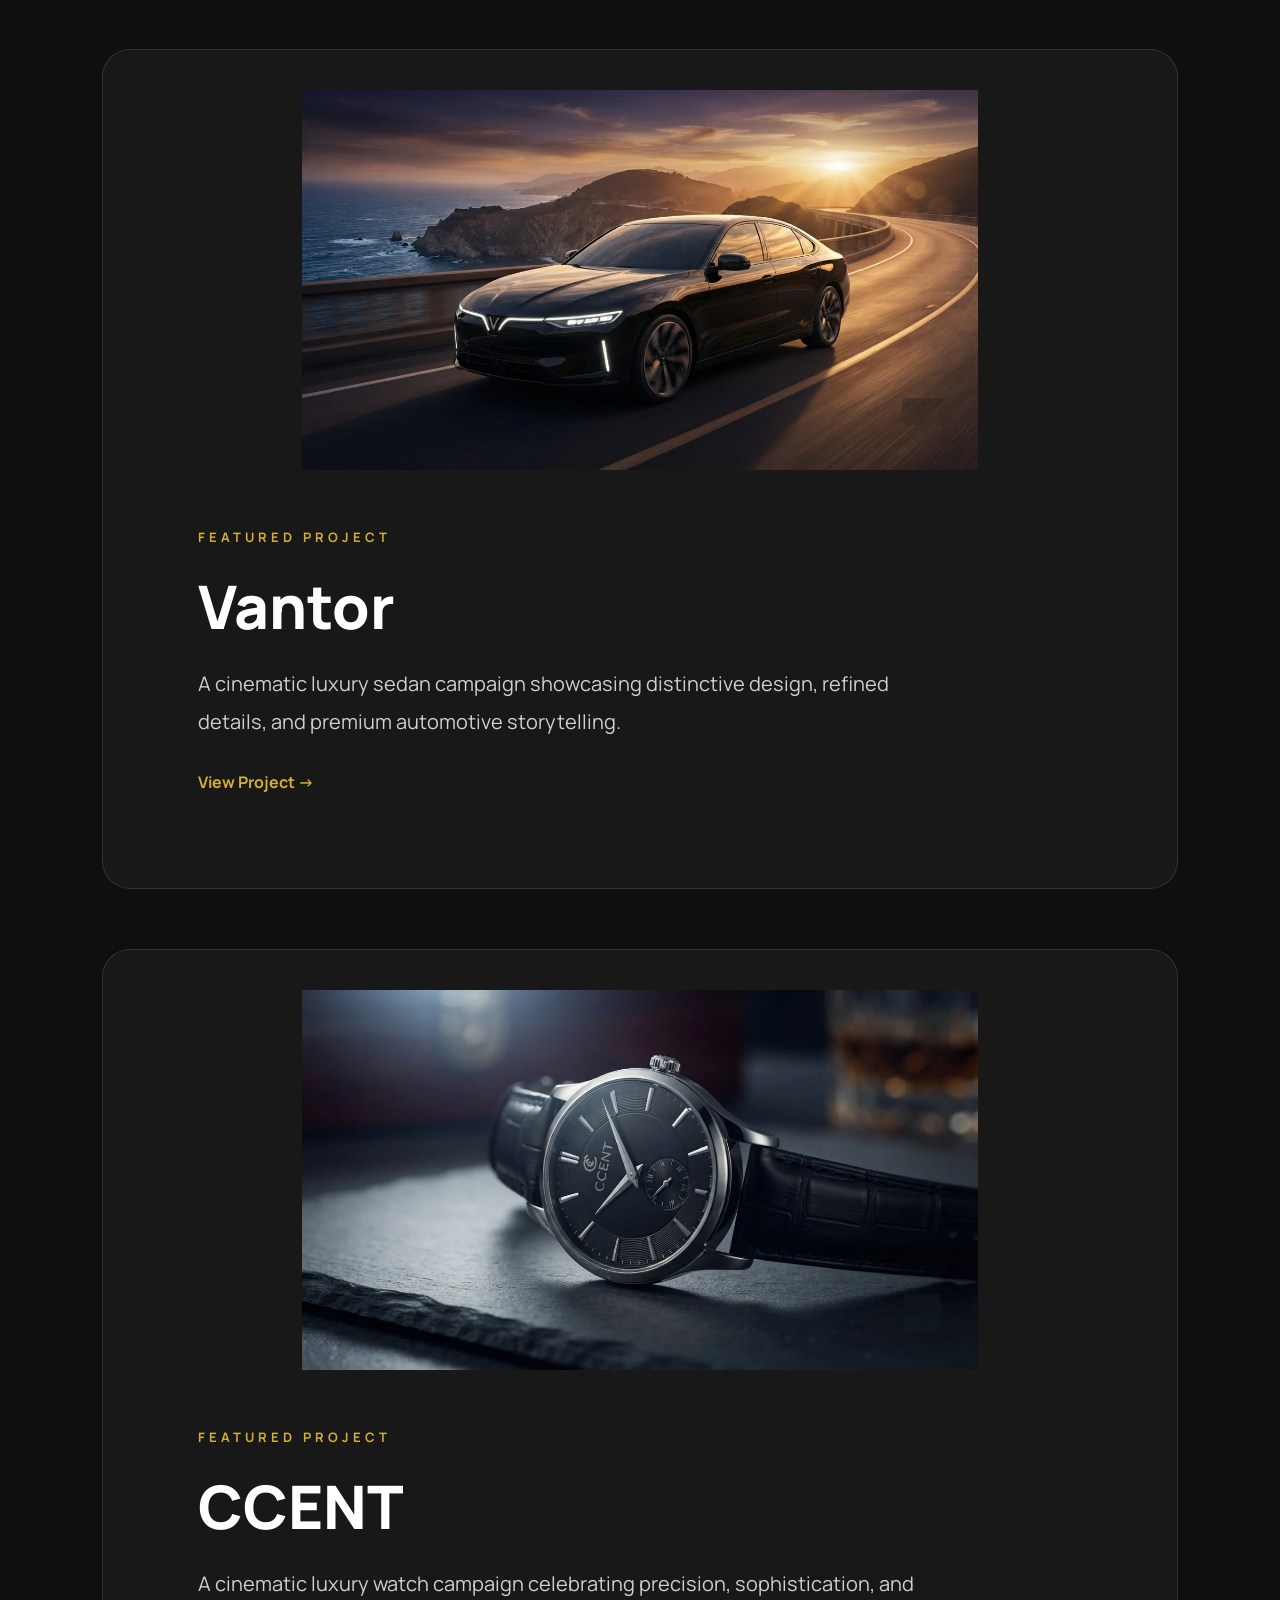
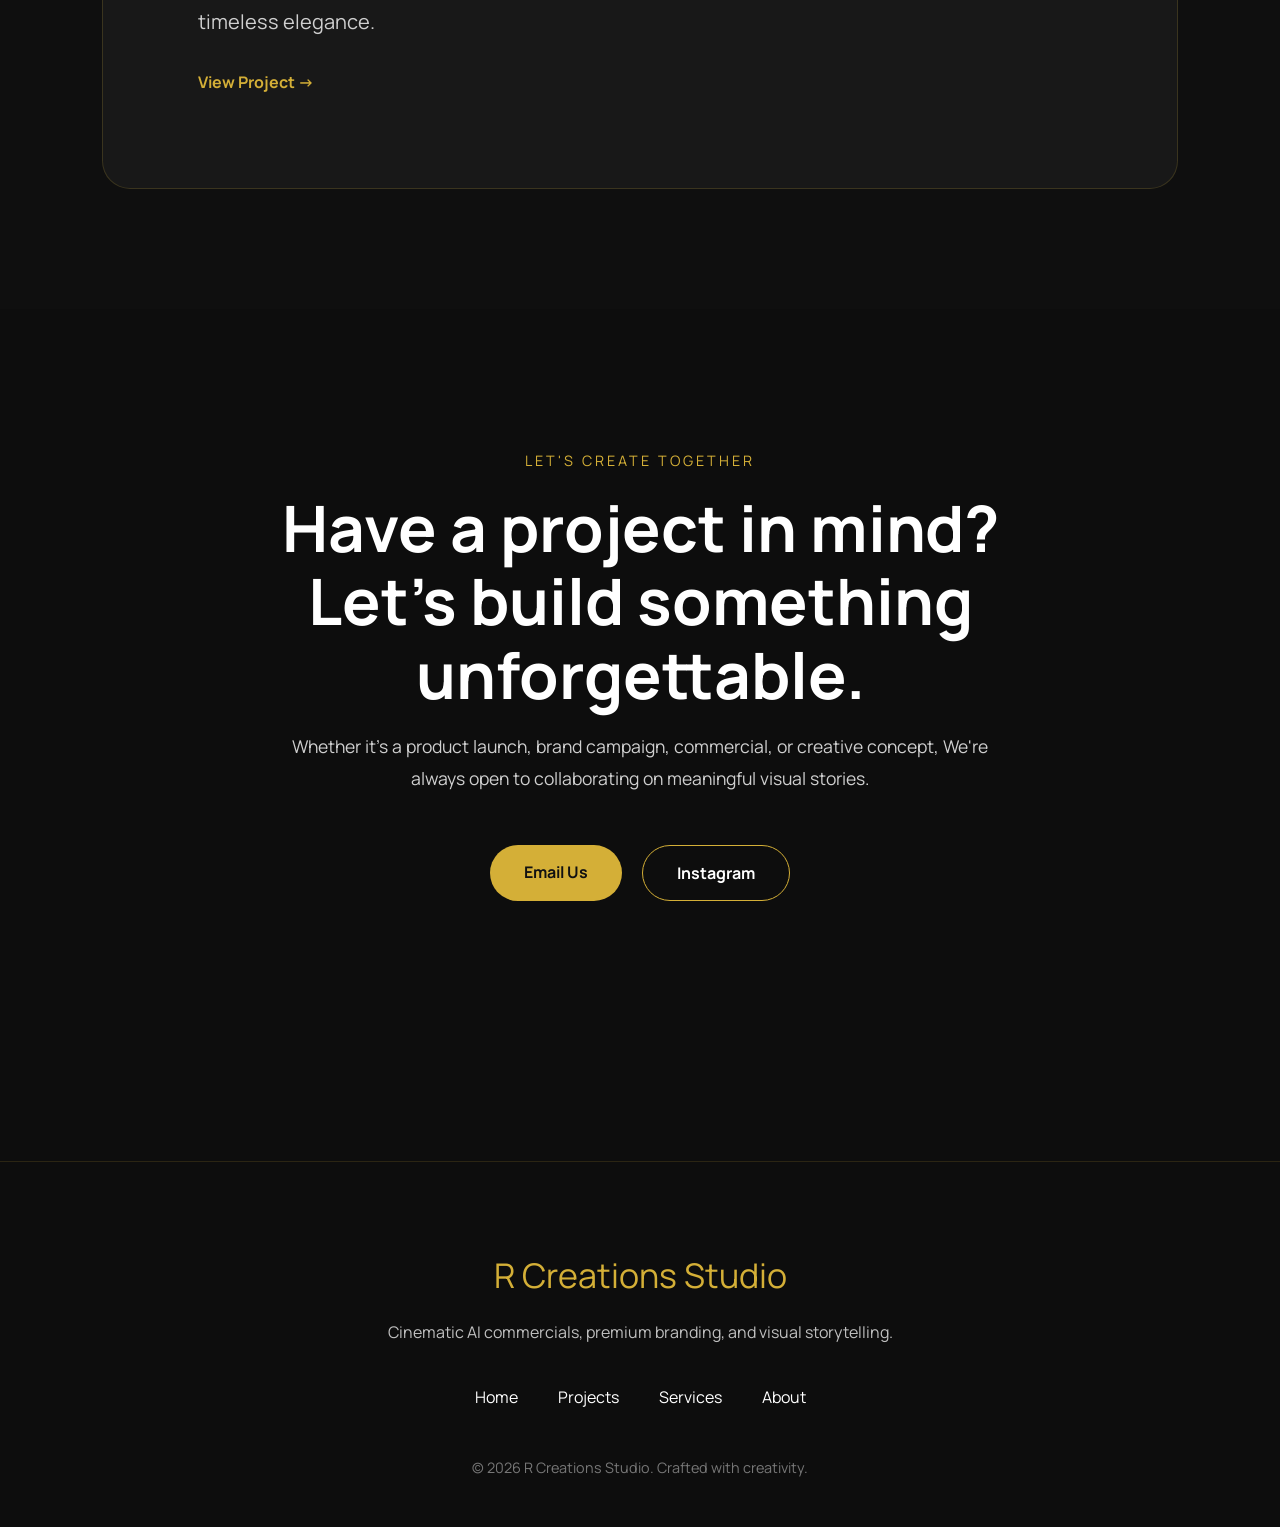
==== commit 02dfebce: "Update homepage contact wording" ====
--- a/index.html
+++ b/index.html
@@ -474,7 +474,7 @@
 
     <p>
         Whether it's a product launch, brand campaign, commercial, or creative concept,
-        I'm always open to collaborating on meaningful visual stories.
+        We're always open to collaborating on meaningful visual stories.
     </p>
 
     <div class="contact-buttons">
@@ -483,7 +483,7 @@
    target="_blank"
    rel="noopener noreferrer"
    class="btn-primary">
-    Email Me
+    Email Us
 </a>
         <a href="https://www.instagram.com/" target="_blank" class="btn-secondary">
             Instagram
